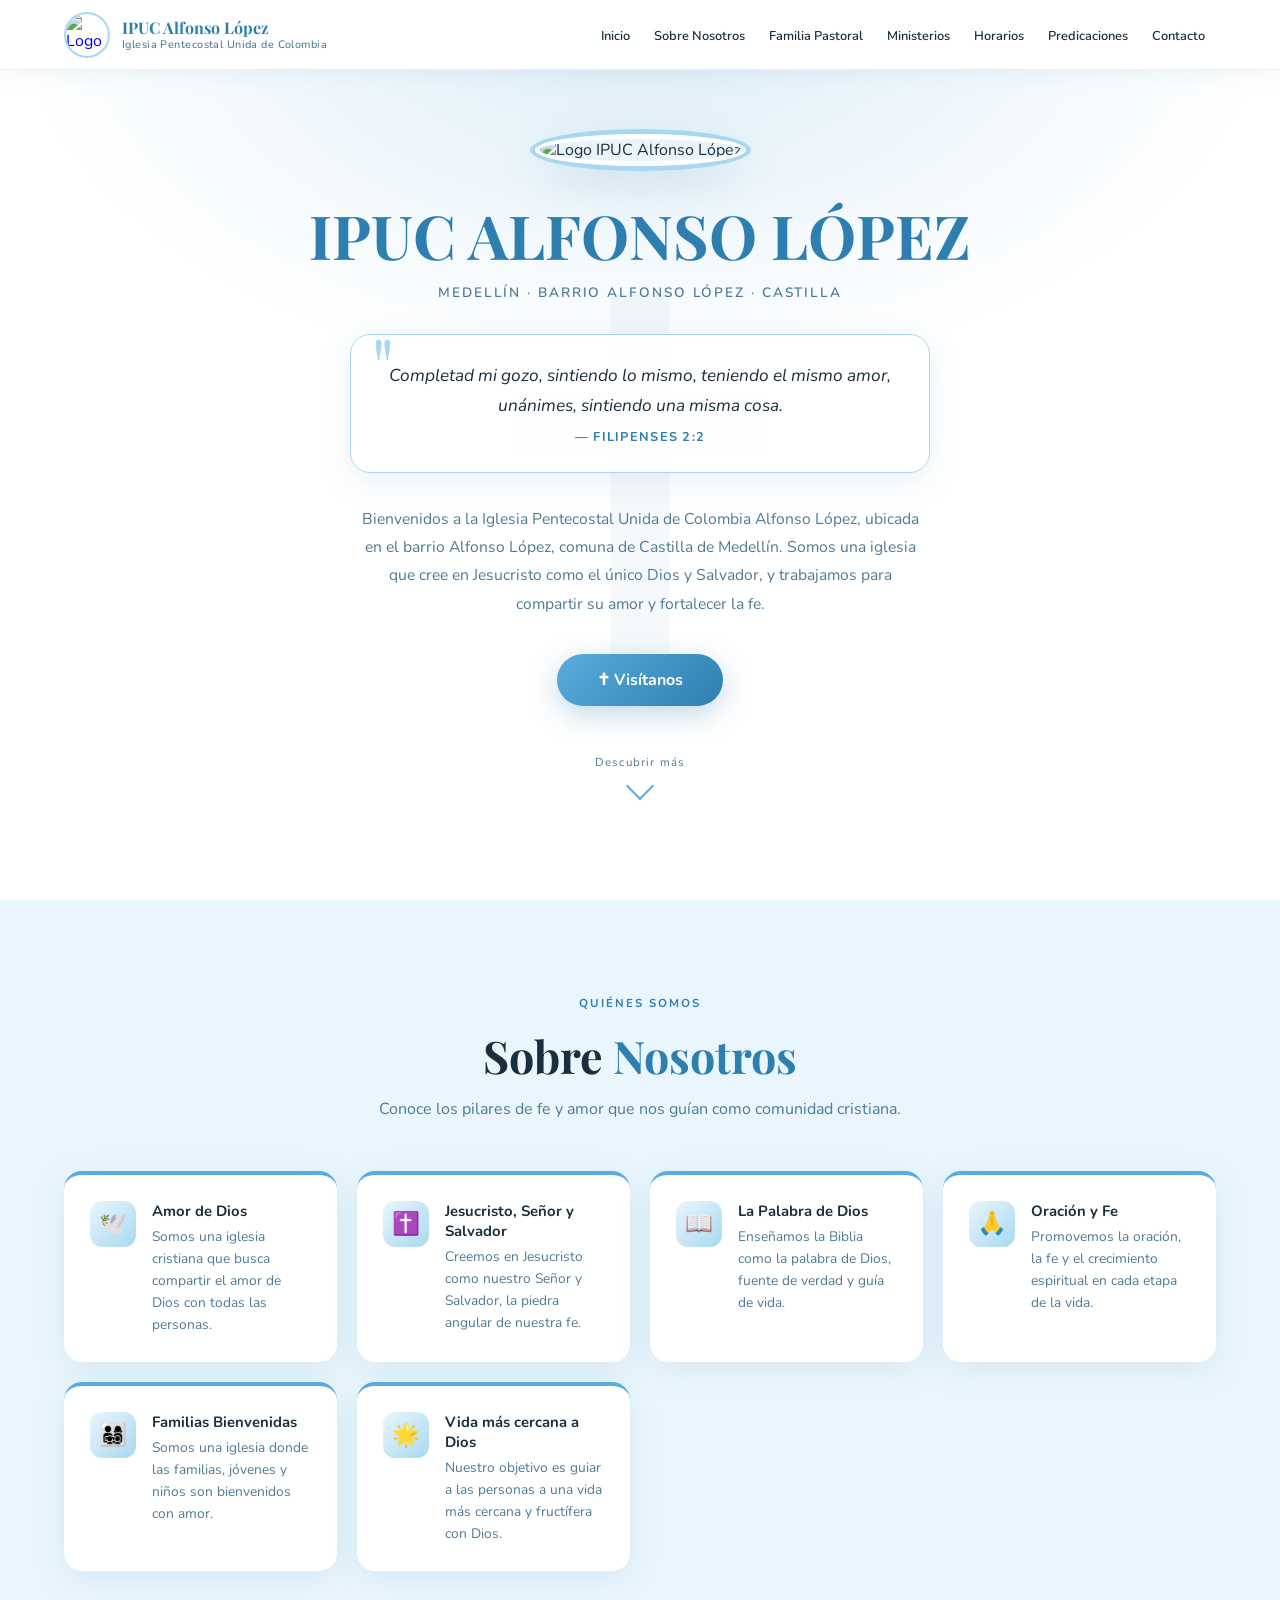
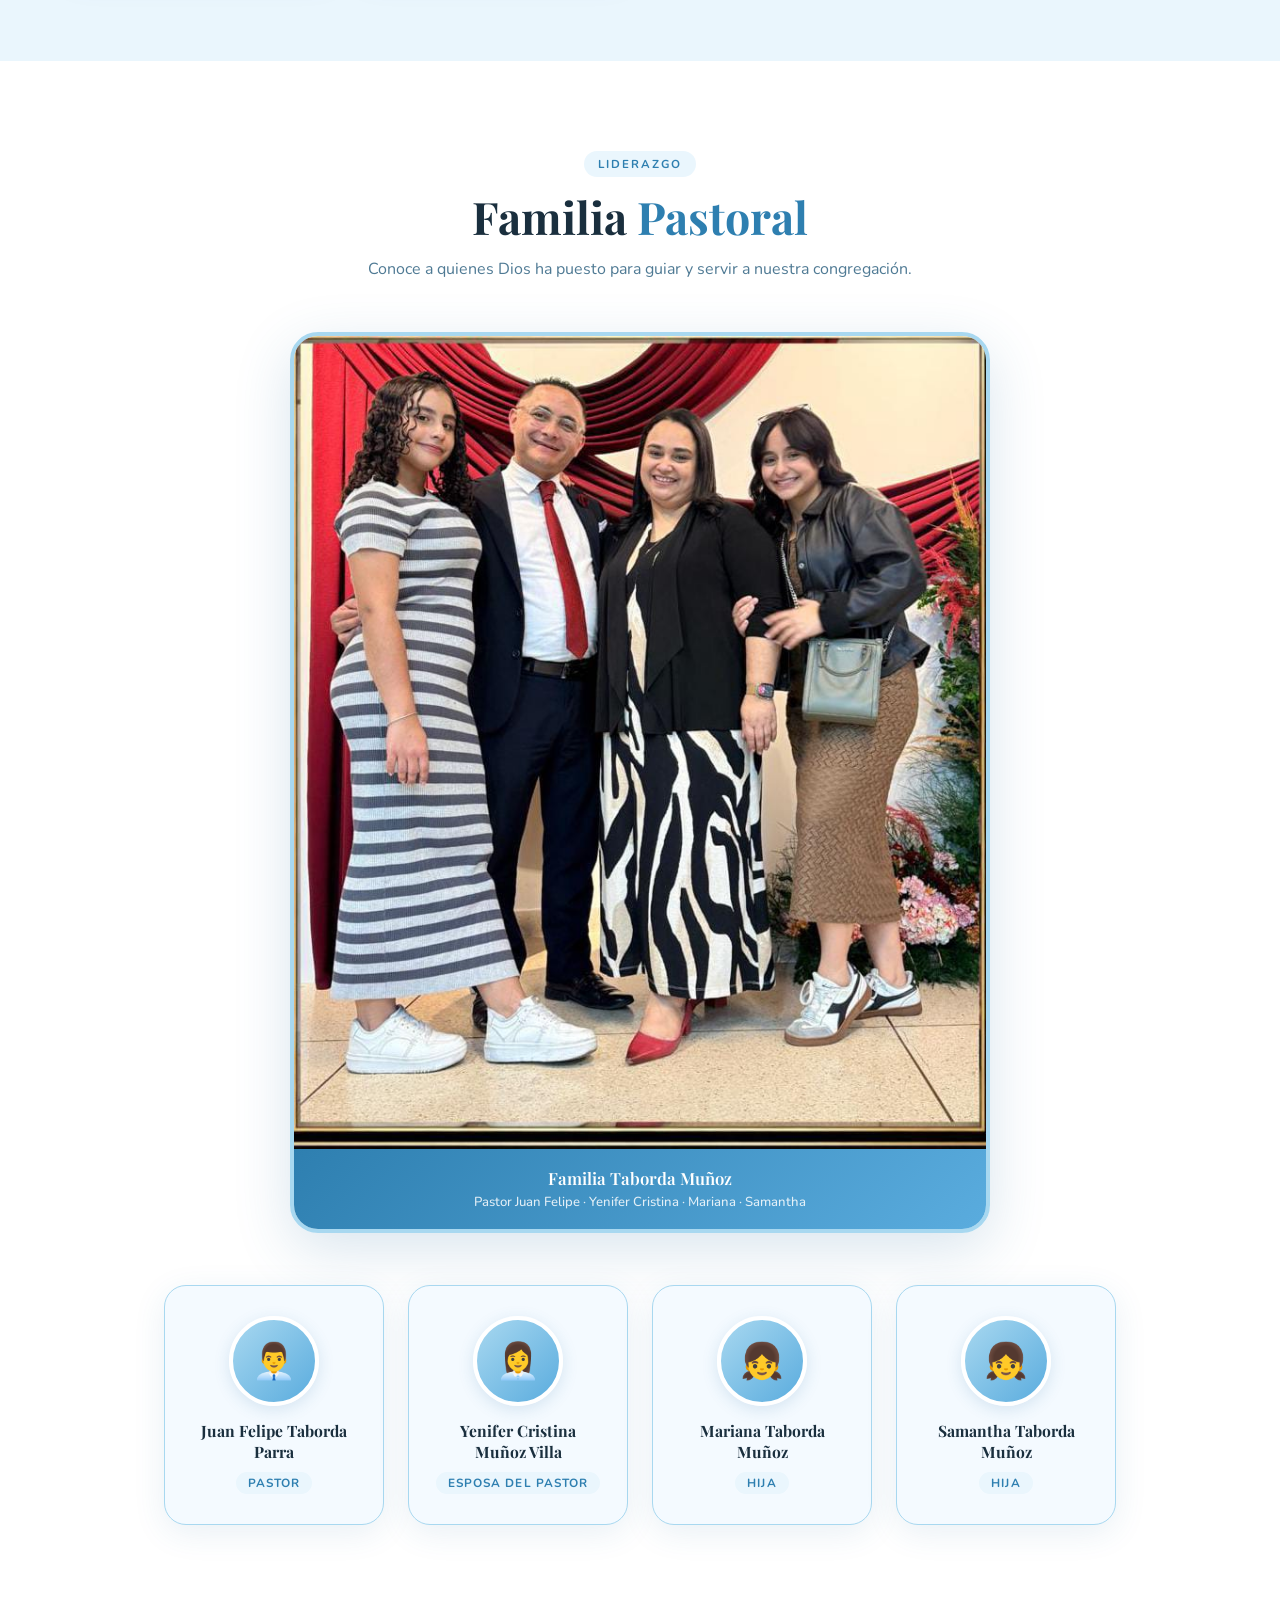
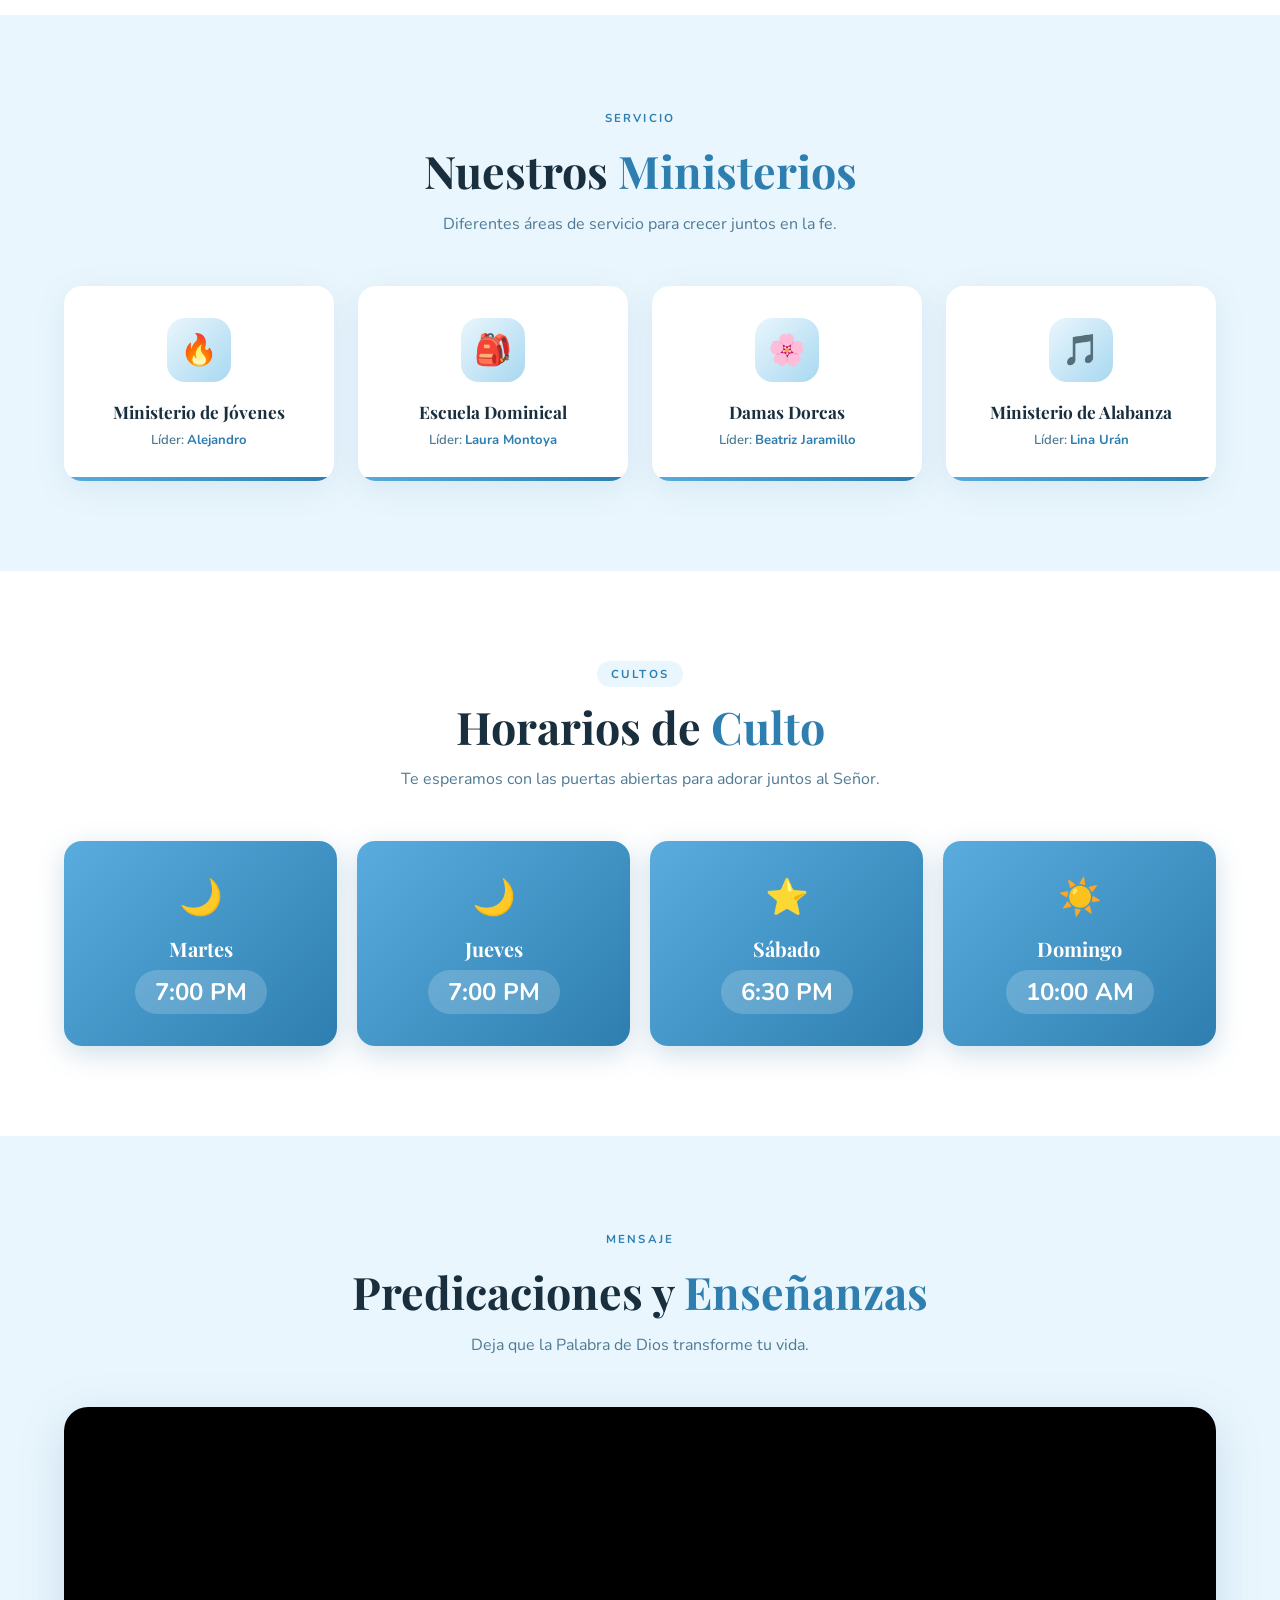
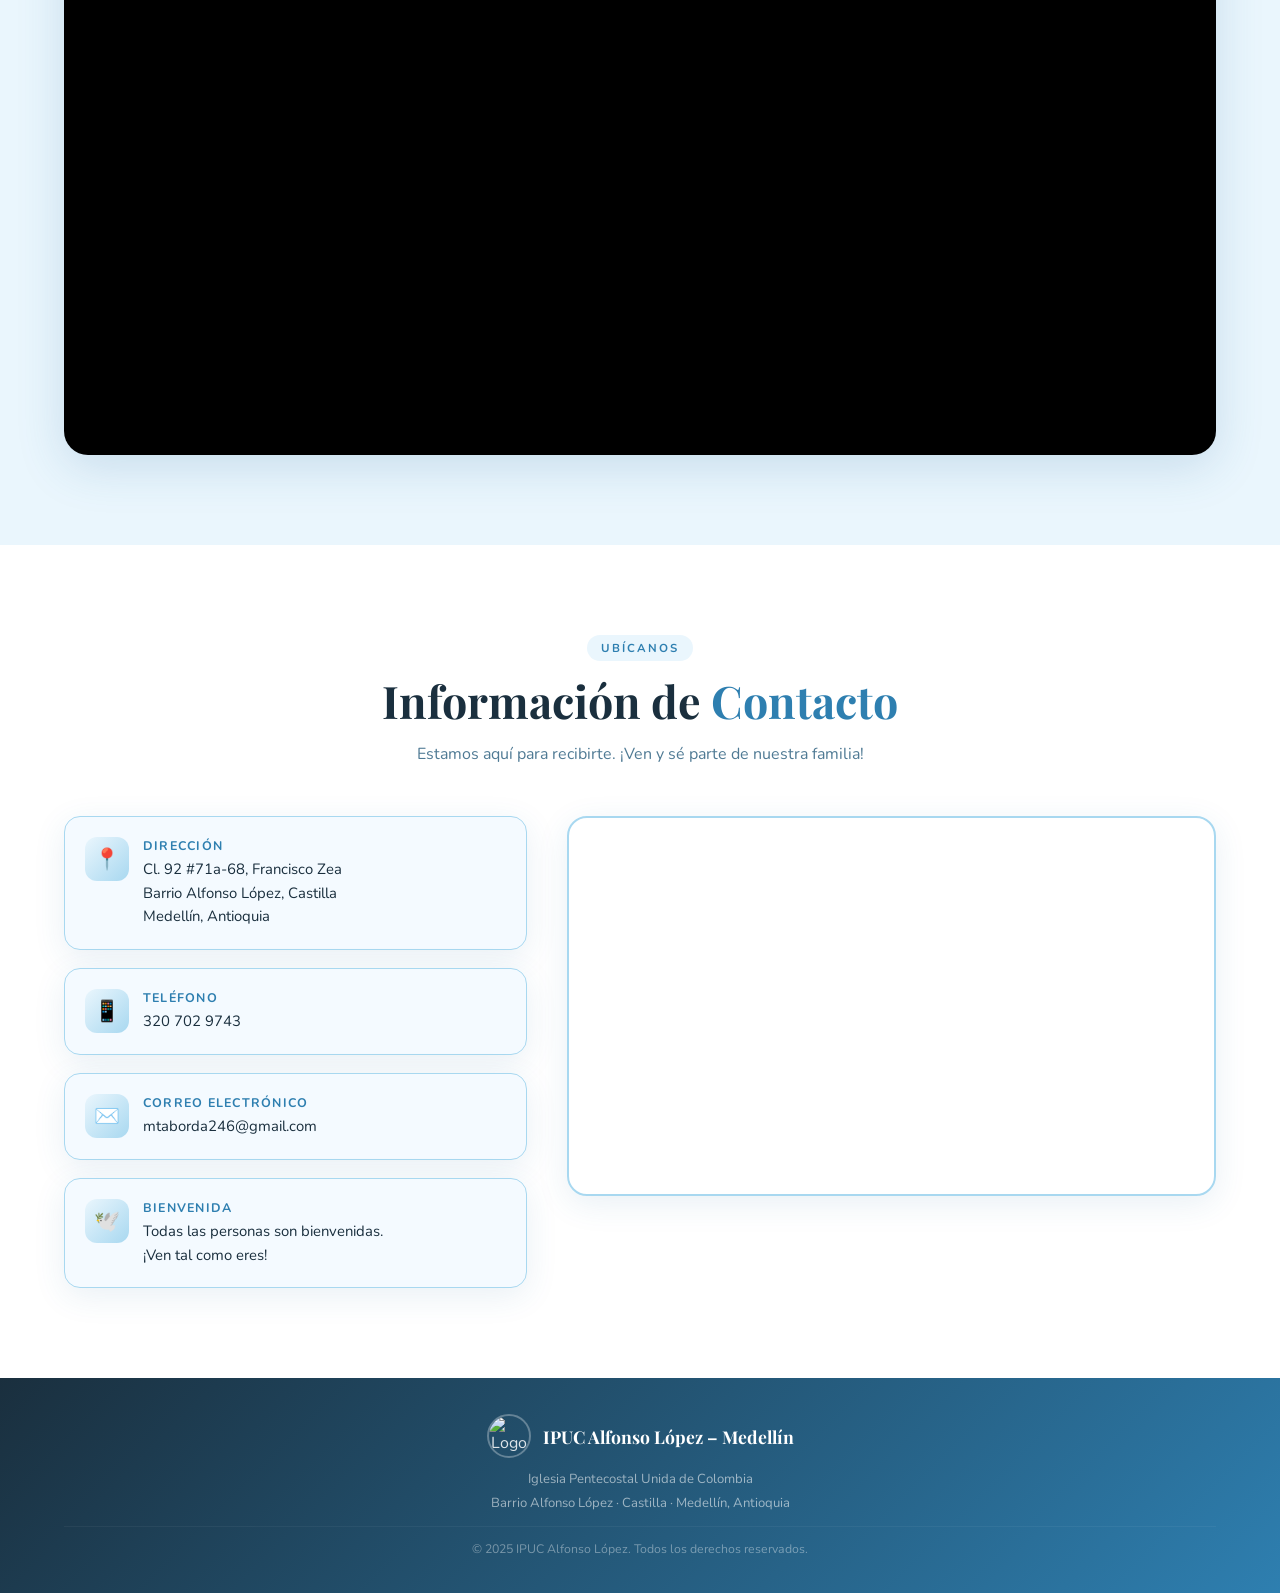
==== index.html @ 61849222 "Rename ipuc_alfonso_lopez.html to index.html" ====
<!DOCTYPE html>
<html lang="es">
<head>
<meta charset="UTF-8" />
<meta name="viewport" content="width=device-width, initial-scale=1.0"/>
<title>IPUC Alfonso López – Medellín</title>
<link href="https://fonts.googleapis.com/css2?family=Playfair+Display:wght@400;600;700&family=Nunito:wght@300;400;500;600;700&display=swap" rel="stylesheet"/>
<link rel="stylesheet" href="estilos.css"/>
</head>
<body>

<!-- NAV -->
<nav id="navbar">
  <a href="#inicio" class="nav-brand">
    <img src="https://encrypted-tbn0.gstatic.com/images?q=tbn:ANd9GcQgCODZSVaur9mIK51cBpcsCoXPXxO-LRDZ3w&s" alt="Logo IPUC"/>
    <div class="nav-brand-text">IPUC Alfonso López<span>Iglesia Pentecostal Unida de Colombia</span></div>
  </a>
  <ul class="nav-links">
    <li><a href="#inicio">Inicio</a></li>
    <li><a href="#sobre-nosotros">Sobre Nosotros</a></li>
    <li><a href="#familia-pastoral">Familia Pastoral</a></li>
    <li><a href="#ministerios">Ministerios</a></li>
    <li><a href="#horarios">Horarios</a></li>
    <li><a href="#predicaciones">Predicaciones</a></li>
    <li><a href="#contacto">Contacto</a></li>
  </ul>
  <div class="hamburger" id="hamburger" onclick="toggleMenu()">
    <span></span><span></span><span></span>
  </div>
</nav>

<div class="mobile-menu" id="mobileMenu">
  <a href="#inicio" onclick="closeMenu()">Inicio</a>
  <a href="#sobre-nosotros" onclick="closeMenu()">Sobre Nosotros</a>
  <a href="#familia-pastoral" onclick="closeMenu()">Familia Pastoral</a>
  <a href="#ministerios" onclick="closeMenu()">Ministerios</a>
  <a href="#horarios" onclick="closeMenu()">Horarios</a>
  <a href="#predicaciones" onclick="closeMenu()">Predicaciones</a>
  <a href="#contacto" onclick="closeMenu()">Contacto</a>
</div>

<!-- HERO -->
<section id="inicio">
  <div class="hero-cross">✝</div>
  <div class="hero-logo-wrap">
    <img src="https://encrypted-tbn0.gstatic.com/images?q=tbn:ANd9GcQgCODZSVaur9mIK51cBpcsCoXPXxO-LRDZ3w&s" alt="Logo IPUC Alfonso López"/>
  </div>
  <div class="hero-church-name">IPUC ALFONSO LÓPEZ</div>
  <div class="hero-sub">Medellín · Barrio Alfonso López · Castilla</div>
  <div class="hero-verse-card">
    <p class="hero-verse-text">Completad mi gozo, sintiendo lo mismo, teniendo el mismo amor, unánimes, sintiendo una misma cosa.</p>
    <p class="hero-verse-ref">— Filipenses 2:2</p>
  </div>
  <p class="hero-welcome">Bienvenidos a la Iglesia Pentecostal Unida de Colombia Alfonso López, ubicada en el barrio Alfonso López, comuna de Castilla de Medellín. Somos una iglesia que cree en Jesucristo como el único Dios y Salvador, y trabajamos para compartir su amor y fortalecer la fe.</p>
  <a href="#contacto" class="btn-primary">✝ Visítanos</a>
  <div class="scroll-indicator">
    <span>Descubrir más</span>
    <div class="scroll-arrow"></div>
  </div>
</section>

<!-- SOBRE NOSOTROS -->
<section id="sobre-nosotros">
  <div style="text-align:center">
    <span class="section-label">Quiénes Somos</span>
    <h2 class="section-title">Sobre <span class="accent">Nosotros</span></h2>
    <p class="section-lead" style="margin:0 auto">Conoce los pilares de fe y amor que nos guían como comunidad cristiana.</p>
  </div>
  <div class="sobre-grid">
    <div class="sobre-card reveal"><div class="sobre-icon">🕊️</div><div class="sobre-card-text"><h3>Amor de Dios</h3><p>Somos una iglesia cristiana que busca compartir el amor de Dios con todas las personas.</p></div></div>
    <div class="sobre-card reveal"><div class="sobre-icon">✝️</div><div class="sobre-card-text"><h3>Jesucristo, Señor y Salvador</h3><p>Creemos en Jesucristo como nuestro Señor y Salvador, la piedra angular de nuestra fe.</p></div></div>
    <div class="sobre-card reveal"><div class="sobre-icon">📖</div><div class="sobre-card-text"><h3>La Palabra de Dios</h3><p>Enseñamos la Biblia como la palabra de Dios, fuente de verdad y guía de vida.</p></div></div>
    <div class="sobre-card reveal"><div class="sobre-icon">🙏</div><div class="sobre-card-text"><h3>Oración y Fe</h3><p>Promovemos la oración, la fe y el crecimiento espiritual en cada etapa de la vida.</p></div></div>
    <div class="sobre-card reveal"><div class="sobre-icon">👨‍👩‍👧‍👦</div><div class="sobre-card-text"><h3>Familias Bienvenidas</h3><p>Somos una iglesia donde las familias, jóvenes y niños son bienvenidos con amor.</p></div></div>
    <div class="sobre-card reveal"><div class="sobre-icon">🌟</div><div class="sobre-card-text"><h3>Vida más cercana a Dios</h3><p>Nuestro objetivo es guiar a las personas a una vida más cercana y fructífera con Dios.</p></div></div>
  </div>
</section>

<!-- FAMILIA PASTORAL -->
<section id="familia-pastoral">
  <div class="pastoral-intro">
    <span class="section-label">Liderazgo</span>
    <h2 class="section-title">Familia <span class="accent">Pastoral</span></h2>
    <p class="section-lead" style="margin:0 auto">Conoce a quienes Dios ha puesto para guiar y servir a nuestra congregación.</p>
  </div>

  <div class="familia-foto-wrap reveal">
    <img src="[data-uri]" alt="Familia Pastoral - Pastor Juan Felipe Taborda y familia"/>
    <div class="familia-foto-caption">
      Familia Taborda Muñoz
      <p>Pastor Juan Felipe · Yenifer Cristina  · Mariana · Samantha</p>
    </div>
  </div>

  <div class="pastoral-cards">
    <div class="pastoral-card reveal">
      <div class="pastoral-avatar">👨‍💼</div>
      <h3>Juan Felipe Taborda Parra</h3>
      <span class="role">Pastor</span>
    </div>
    <div class="pastoral-card reveal">
      <div class="pastoral-avatar">👩‍💼</div>
      <h3>Yenifer Cristina Muñoz Villa</h3>
      <span class="role">Esposa del Pastor</span>
    </div>
    
    <div class="pastoral-card reveal">
      <div class="pastoral-avatar">👧</div>
      <h3>Mariana Taborda Muñoz</h3>
      <span class="role">Hija</span>
    </div>
    <div class="pastoral-card reveal">
      <div class="pastoral-avatar">👧</div>
      <h3>Samantha Taborda Muñoz</h3>
      <span class="role">Hija</span>
    </div>
  </div>
</section>

<!-- MINISTERIOS -->
<section id="ministerios">
  <div style="text-align:center">
    <span class="section-label">Servicio</span>
    <h2 class="section-title">Nuestros <span class="accent">Ministerios</span></h2>
    <p class="section-lead" style="margin:0 auto">Diferentes áreas de servicio para crecer juntos en la fe.</p>
  </div>
  <div class="ministerios-grid">
    <div class="ministerio-card reveal"><div class="ministerio-icon">🔥</div><h3>Ministerio de Jóvenes</h3><p class="ministerio-lider">Líder: <strong>Alejandro</strong></p></div>
    <div class="ministerio-card reveal"><div class="ministerio-icon">🎒</div><h3>Escuela Dominical</h3><p class="ministerio-lider">Líder: <strong>Laura Montoya</strong></p></div>
    <div class="ministerio-card reveal"><div class="ministerio-icon">🌸</div><h3>Damas Dorcas</h3><p class="ministerio-lider">Líder: <strong>Beatriz Jaramillo</strong></p></div>
    <div class="ministerio-card reveal"><div class="ministerio-icon">🎵</div><h3>Ministerio de Alabanza</h3><p class="ministerio-lider">Líder: <strong>Lina Urán</strong></p></div>
  </div>
</section>

<!-- HORARIOS -->
<section id="horarios">
  <div style="text-align:center">
    <span class="section-label">Cultos</span>
    <h2 class="section-title">Horarios de <span class="accent">Culto</span></h2>
    <p class="section-lead" style="margin:0 auto">Te esperamos con las puertas abiertas para adorar juntos al Señor.</p>
  </div>
  <div class="horarios-grid">
    <div class="horario-card reveal"><div class="horario-icon">🌙</div><div class="horario-day">Martes</div><div class="horario-time">7:00 PM</div></div>
    <div class="horario-card reveal"><div class="horario-icon">🌙</div><div class="horario-day">Jueves</div><div class="horario-time">7:00 PM</div></div>
    <div class="horario-card reveal"><div class="horario-icon">⭐</div><div class="horario-day">Sábado</div><div class="horario-time">6:30 PM</div></div>
    <div class="horario-card reveal"><div class="horario-icon">☀️</div><div class="horario-day">Domingo</div><div class="horario-time">10:00 AM</div></div>
  </div>
</section>

<!-- PREDICACIONES -->
<section id="predicaciones">
  <div style="text-align:center">
    <span class="section-label">Mensaje</span>
    <h2 class="section-title">Predicaciones y <span class="accent">Enseñanzas</span></h2>
    <p class="section-lead" style="margin:0 auto">Deja que la Palabra de Dios transforme tu vida.</p>
  </div>
  <div class="video-wrapper reveal">
    <iframe src="https://www.youtube.com/embed/uBcDRnXgJDQ" title="Predicación IPUC Alfonso López" allow="accelerometer; autoplay; clipboard-write; encrypted-media; gyroscope; picture-in-picture" allowfullscreen></iframe>
  </div>
</section>

<!-- CONTACTO -->
<section id="contacto">
  <div style="text-align:center">
    <span class="section-label">Ubícanos</span>
    <h2 class="section-title">Información de <span class="accent">Contacto</span></h2>
    <p class="section-lead" style="margin:0 auto">Estamos aquí para recibirte. ¡Ven y sé parte de nuestra familia!</p>
  </div>
  <div class="contacto-grid">
    <div class="contacto-info">
      <div class="contacto-item reveal"><div class="contacto-item-icon">📍</div><div class="contacto-item-text"><h4>Dirección</h4><p>Cl. 92 #71a-68, Francisco Zea<br>Barrio Alfonso López, Castilla<br>Medellín, Antioquia</p></div></div>
      <div class="contacto-item reveal"><div class="contacto-item-icon">📱</div><div class="contacto-item-text"><h4>Teléfono</h4><a href="tel:+573207029743">320 702 9743</a></div></div>
      <div class="contacto-item reveal"><div class="contacto-item-icon">✉️</div><div class="contacto-item-text"><h4>Correo Electrónico</h4><a href="mailto:mtaborda246@gmail.com">mtaborda246@gmail.com</a></div></div>
      <div class="contacto-item reveal"><div class="contacto-item-icon">🕊️</div><div class="contacto-item-text"><h4>Bienvenida</h4><p>Todas las personas son bienvenidas.<br>¡Ven tal como eres!</p></div></div>
    </div>
    <div class="map-container reveal">
      <iframe src="https://www.google.com/maps/embed?pb=!1m18!1m12!1m3!1d3966.3!2d-75.594!3d6.278!2m3!1f0!2f0!3f0!3m2!1i1024!2i768!4f13.1!3m3!1m2!1s0x0%3A0x0!2sCl.+92+%2371a-68%2C+Medell%C3%ADn!5e0!3m2!1ses!2sco!4v1700000000000!5m2!1ses!2sco" allowfullscreen loading="lazy" referrerpolicy="no-referrer-when-downgrade" title="Ubicación IPUC Alfonso López"></iframe>
    </div>
  </div>
</section>

<!-- FOOTER -->
<footer>
  <div class="footer-logo-row">
    <img src="https://encrypted-tbn0.gstatic.com/images?q=tbn:ANd9GcQgCODZSVaur9mIK51cBpcsCoXPXxO-LRDZ3w&s" alt="Logo IPUC"/>
    <div><div class="footer-church">IPUC Alfonso López – Medellín</div></div>
  </div>
  <p class="footer-sub">Iglesia Pentecostal Unida de Colombia</p>
  <p class="footer-sub">Barrio Alfonso López · Castilla · Medellín, Antioquia</p>
  <p class="footer-copy">© 2025 IPUC Alfonso López. Todos los derechos reservados.</p>
</footer>

<script>
  function toggleMenu(){ document.getElementById('mobileMenu').classList.toggle('open'); }
  function closeMenu(){ document.getElementById('mobileMenu').classList.remove('open'); }
  const observer = new IntersectionObserver((entries)=>{ entries.forEach(e=>{ if(e.isIntersecting) e.target.classList.add('visible'); }); },{ threshold:0.12 });
  document.querySelectorAll('.reveal').forEach(el=>observer.observe(el));
  window.addEventListener('scroll',()=>{
    const nav=document.getElementById('navbar');
    nav.style.boxShadow = window.scrollY>10 ? '0 4px 32px rgba(42,110,160,0.14)' : '0 2px 24px rgba(42,110,160,0.08)';
  });
  document.querySelectorAll('.sobre-grid .reveal, .ministerios-grid .reveal, .horarios-grid .reveal').forEach((el,i)=>{ el.style.transitionDelay=(i*0.09)+'s'; });
</script>
</body>
</html>
---- estilos.css ----
:root {
    --sky: #5AACDE;
    --sky-light: #A8D8F0;
    --sky-pale: #EAF6FD;
    --sky-dark: #2E7FB0;
    --white: #FFFFFF;
    --soft: #F4FAFF;
    --text: #1A2F3E;
    --text-muted: #4F7A94;
    --radius: 18px;
    --shadow: 0 8px 32px rgba(42,110,160,0.10);
    --shadow-hover: 0 16px 48px rgba(42,110,160,0.18);
  }
  * { margin:0; padding:0; box-sizing:border-box; }
  html { scroll-behavior: smooth; }
  body { font-family: 'Nunito', sans-serif; background: var(--white); color: var(--text); overflow-x: hidden; }

  /* NAV */
  nav {
    position: fixed; top:0; left:0; right:0; z-index:1000;
    background: rgba(255,255,255,0.97);
    backdrop-filter: blur(14px);
    border-bottom: 1px solid rgba(90,172,222,0.18);
    padding: 0 5%;
    display: flex; align-items: center; justify-content: space-between;
    height: 70px;
    box-shadow: 0 2px 24px rgba(42,110,160,0.08);
  }
  .nav-brand { display:flex; align-items:center; gap:12px; text-decoration:none; }
  .nav-brand img { width:46px; height:46px; border-radius:50%; border:2px solid var(--sky-light); object-fit:cover; }
  .nav-brand-text { font-family:'Playfair Display',serif; font-size:1rem; font-weight:700; color:var(--sky-dark); line-height:1.2; }
  .nav-brand-text span { display:block; font-size:0.68rem; font-family:'Nunito',sans-serif; font-weight:500; color:var(--text-muted); letter-spacing:0.04em; }
  .nav-links { display:flex; gap:2px; list-style:none; }
  .nav-links a { text-decoration:none; color:var(--text); font-size:0.8rem; font-weight:600; padding:7px 11px; border-radius:50px; transition:background 0.2s,color 0.2s; }
  .nav-links a:hover { background:var(--sky-pale); color:var(--sky-dark); }
  .hamburger { display:none; flex-direction:column; gap:5px; cursor:pointer; padding:8px; }
  .hamburger span { width:24px; height:2.5px; background:var(--sky-dark); border-radius:2px; transition:0.3s; }
  .mobile-menu { display:none; position:fixed; top:70px; left:0; right:0; z-index:999; background:rgba(255,255,255,0.98); padding:16px 5%; border-bottom:1px solid var(--sky-light); box-shadow:0 8px 24px rgba(42,110,160,0.10); }
  .mobile-menu.open { display:block; }
  .mobile-menu a { display:block; text-decoration:none; color:var(--text); font-weight:600; padding:11px 16px; border-radius:12px; transition:background 0.2s; margin-bottom:3px; }
  .mobile-menu a:hover { background:var(--sky-pale); color:var(--sky-dark); }

  /* SECTIONS */
  section { padding: 90px 5%; }
  .section-label { display:inline-block; font-size:0.72rem; font-weight:700; letter-spacing:0.18em; text-transform:uppercase; color:var(--sky-dark); background:var(--sky-pale); padding:5px 14px; border-radius:50px; margin-bottom:14px; }
  .section-title { font-family:'Playfair Display',serif; font-size:clamp(1.8rem,4vw,2.8rem); font-weight:700; color:var(--text); line-height:1.15; margin-bottom:14px; }
  .section-title .accent { color:var(--sky-dark); }
  .section-lead { font-size:1rem; color:var(--text-muted); max-width:580px; line-height:1.7; }

  /* HERO */
  #inicio { min-height:100vh; display:flex; align-items:center; justify-content:center; flex-direction:column; text-align:center; padding-top:120px;
    background: radial-gradient(ellipse 70% 60% at 50% 0%, rgba(90,172,222,0.22) 0%, transparent 70%), var(--white);
    position:relative; overflow:hidden; }
  .hero-cross { position:absolute; opacity:0.04; font-size:min(60vw,500px); color:var(--sky-dark); pointer-events:none; top:50%; left:50%; transform:translate(-50%,-50%); font-family:'Playfair Display',serif; }
  .hero-logo-wrap { position:relative; display:inline-block; margin-bottom:28px; animation:floatLogo 4s ease-in-out infinite; }
  @keyframes floatLogo { 0%,100%{transform:translateY(0)} 50%{transform:translateY(-8px)} }
  .hero-logo-wrap img { width:130px; height:130px; border-radius:50%; border:5px solid var(--white); box-shadow:0 0 0 5px var(--sky-light),0 16px 48px rgba(42,110,160,0.18); object-fit:cover; }
  .hero-church-name { font-family:'Playfair Display',serif; font-size:clamp(2rem,6vw,3.8rem); font-weight:700; color:var(--sky-dark); margin-bottom:8px; animation:fadeUp 0.8s 0.2s both; }
  .hero-sub { font-size:0.85rem; letter-spacing:0.14em; color:var(--text-muted); font-weight:600; text-transform:uppercase; margin-bottom:32px; animation:fadeUp 0.8s 0.35s both; }
  .hero-verse-card { max-width:580px; margin:0 auto 32px; background:rgba(255,255,255,0.85); border:1.5px solid var(--sky-light); border-radius:20px; padding:26px 30px; box-shadow:var(--shadow); animation:fadeUp 0.8s 0.5s both; position:relative; }
  .hero-verse-card::before { content:'"'; font-family:'Playfair Display',serif; font-size:5rem; color:var(--sky-light); position:absolute; top:-10px; left:20px; line-height:1; }
  .hero-verse-text { font-size:1.08rem; font-style:italic; color:var(--text); line-height:1.7; margin-bottom:8px; }
  .hero-verse-ref { font-size:0.8rem; font-weight:700; color:var(--sky-dark); letter-spacing:0.1em; text-transform:uppercase; }
  .hero-welcome { max-width:560px; font-size:0.98rem; color:var(--text-muted); line-height:1.8; margin:0 auto 36px; animation:fadeUp 0.8s 0.65s both; }
  .btn-primary { display:inline-block; background:linear-gradient(135deg,var(--sky),var(--sky-dark)); color:#fff; text-decoration:none; font-weight:700; font-size:1rem; padding:15px 40px; border-radius:50px; box-shadow:0 8px 28px rgba(42,110,160,0.28); transition:transform 0.2s,box-shadow 0.2s; animation:fadeUp 0.8s 0.8s both; }
  .btn-primary:hover { transform:translateY(-3px); box-shadow:0 14px 40px rgba(42,110,160,0.38); }
  @keyframes fadeUp { from{opacity:0;transform:translateY(28px)} to{opacity:1;transform:translateY(0)} }
  .scroll-indicator { margin-top:48px; display:flex; flex-direction:column; align-items:center; gap:6px; opacity:0.5; animation:fadeUp 1s 1.2s both; }
  .scroll-indicator span { font-size:0.72rem; letter-spacing:0.1em; color:var(--text-muted); }
  .scroll-arrow { width:20px; height:20px; border-right:2px solid var(--sky); border-bottom:2px solid var(--sky); transform:rotate(45deg); animation:bounce 1.6s infinite; }
  @keyframes bounce { 0%,100%{transform:rotate(45deg) translateY(0)} 50%{transform:rotate(45deg) translateY(5px)} }

  /* SOBRE NOSOTROS */
  #sobre-nosotros { background:var(--sky-pale); }
  .sobre-grid { display:grid; grid-template-columns:repeat(auto-fit,minmax(270px,1fr)); gap:20px; margin-top:48px; }
  .sobre-card { background:var(--white); border-radius:var(--radius); padding:26px; box-shadow:var(--shadow); border-top:4px solid var(--sky); transition:transform 0.25s,box-shadow 0.25s; display:flex; gap:16px; align-items:flex-start; }
  .sobre-card:hover { transform:translateY(-6px); box-shadow:var(--shadow-hover); }
  .sobre-icon { width:46px; height:46px; min-width:46px; background:linear-gradient(135deg,var(--sky-pale),var(--sky-light)); border-radius:12px; display:flex; align-items:center; justify-content:center; font-size:1.4rem; }
  .sobre-card-text h3 { font-size:0.93rem; font-weight:700; color:var(--text); margin-bottom:5px; }
  .sobre-card-text p { font-size:0.86rem; color:var(--text-muted); line-height:1.6; }

  /* FAMILIA PASTORAL */
  #familia-pastoral { background:var(--white); }
  .pastoral-intro { text-align:center; margin-bottom:48px; }

  /* Foto grupal */
  .familia-foto-wrap {
    max-width: 700px;
    margin: 0 auto 52px;
    border-radius: 28px;
    overflow: hidden;
    box-shadow: 0 16px 56px rgba(42,110,160,0.18);
    border: 4px solid var(--sky-light);
    position: relative;
  }
  .familia-foto-wrap img {
    width: 100%;
    height: auto;
    display: block;
    object-fit: cover;
  }
  .familia-foto-caption {
    background: linear-gradient(135deg, var(--sky-dark), var(--sky));
    color: #fff;
    text-align: center;
    padding: 18px 24px;
    font-family: 'Playfair Display', serif;
    font-size: 1.05rem;
    font-weight: 600;
  }
  .familia-foto-caption p {
    font-family: 'Nunito', sans-serif;
    font-size: 0.82rem;
    opacity: 0.85;
    margin-top: 4px;
    font-weight: 500;
  }

  /* Tarjetas individuales */
  .pastoral-cards { display:flex; flex-wrap:wrap; gap:24px; justify-content:center; }
  .pastoral-card { background:var(--soft); border-radius:22px; padding:30px 24px; text-align:center; box-shadow:var(--shadow); border:1px solid var(--sky-light); min-width:180px; max-width:220px; transition:transform 0.25s,box-shadow 0.25s; }
  .pastoral-card:hover { transform:translateY(-6px); box-shadow:var(--shadow-hover); }
  .pastoral-avatar { width:90px; height:90px; border-radius:50%; background:linear-gradient(135deg,var(--sky-light),var(--sky)); display:flex; align-items:center; justify-content:center; font-size:2.2rem; margin:0 auto 14px; border:4px solid var(--white); box-shadow:0 4px 16px rgba(42,110,160,0.15); }
  .pastoral-card h3 { font-family:'Playfair Display',serif; font-size:0.98rem; font-weight:700; color:var(--text); margin-bottom:4px; }
  .role { font-size:0.74rem; font-weight:700; color:var(--sky-dark); text-transform:uppercase; letter-spacing:0.09em; background:var(--sky-pale); display:inline-block; padding:3px 12px; border-radius:50px; margin-top:6px; }

  /* MINISTERIOS */
  #ministerios { background:var(--sky-pale); }
  .ministerios-grid { display:grid; grid-template-columns:repeat(auto-fit,minmax(220px,1fr)); gap:24px; margin-top:48px; }
  .ministerio-card { background:var(--white); border-radius:var(--radius); padding:32px 24px; text-align:center; box-shadow:var(--shadow); transition:transform 0.25s,box-shadow 0.25s; position:relative; overflow:hidden; }
  .ministerio-card::after { content:''; position:absolute; bottom:0; left:0; right:0; height:4px; background:linear-gradient(90deg,var(--sky),var(--sky-dark)); }
  .ministerio-card:hover { transform:translateY(-6px); box-shadow:var(--shadow-hover); }
  .ministerio-icon { width:64px; height:64px; background:linear-gradient(135deg,var(--sky-pale),var(--sky-light)); border-radius:18px; margin:0 auto 18px; display:flex; align-items:center; justify-content:center; font-size:1.9rem; }
  .ministerio-card h3 { font-family:'Playfair Display',serif; font-size:1.08rem; font-weight:700; color:var(--text); margin-bottom:8px; }
  .ministerio-lider { font-size:0.82rem; color:var(--text-muted); font-weight:600; }
  .ministerio-lider strong { color:var(--sky-dark); }

  /* HORARIOS */
  #horarios { background:var(--white); }
  .horarios-grid { display:grid; grid-template-columns:repeat(auto-fit,minmax(200px,1fr)); gap:20px; margin-top:48px; }
  .horario-card { background:linear-gradient(135deg,var(--sky),var(--sky-dark)); color:#fff; border-radius:var(--radius); padding:32px 20px; text-align:center; box-shadow:0 8px 28px rgba(42,110,160,0.22); transition:transform 0.25s,box-shadow 0.25s; }
  .horario-card:hover { transform:translateY(-6px); box-shadow:0 16px 44px rgba(42,110,160,0.32); }
  .horario-icon { font-size:2.2rem; margin-bottom:14px; }
  .horario-day { font-family:'Playfair Display',serif; font-size:1.25rem; font-weight:700; margin-bottom:8px; }
  .horario-time { font-size:1.5rem; font-weight:700; background:rgba(255,255,255,0.18); display:inline-block; padding:6px 20px; border-radius:50px; }

  /* PREDICACIONES */
  #predicaciones { background:var(--sky-pale); }
  .video-wrapper { margin-top:48px; border-radius:24px; overflow:hidden; box-shadow:0 12px 48px rgba(42,110,160,0.18); position:relative; padding-bottom:56.25%; height:0; background:#000; }
  .video-wrapper iframe { position:absolute; top:0; left:0; width:100%; height:100%; border:none; }

  /* CONTACTO */
  #contacto { background:var(--white); }
  .contacto-grid { display:grid; grid-template-columns:1fr 1.4fr; gap:40px; margin-top:48px; align-items:start; }
  .contacto-info { display:flex; flex-direction:column; gap:18px; }
  .contacto-item { background:var(--soft); border-radius:16px; padding:20px; display:flex; gap:14px; align-items:flex-start; border:1px solid var(--sky-light); box-shadow:var(--shadow); transition:transform 0.22s; }
  .contacto-item:hover { transform:translateX(4px); }
  .contacto-item-icon { width:44px; height:44px; min-width:44px; background:linear-gradient(135deg,var(--sky-pale),var(--sky-light)); border-radius:12px; display:flex; align-items:center; justify-content:center; font-size:1.3rem; }
  .contacto-item-text h4 { font-size:0.78rem; font-weight:700; color:var(--sky-dark); text-transform:uppercase; letter-spacing:0.1em; margin-bottom:4px; }
  .contacto-item-text p, .contacto-item-text a { font-size:0.93rem; color:var(--text); text-decoration:none; line-height:1.6; }
  .contacto-item-text a:hover { color:var(--sky-dark); }
  .map-container { border-radius:20px; overflow:hidden; box-shadow:var(--shadow); border:2px solid var(--sky-light); height:380px; }
  .map-container iframe { width:100%; height:100%; border:none; }

  /* FOOTER */
  footer { background:linear-gradient(135deg,#1A2F3E,var(--sky-dark)); color:rgba(255,255,255,0.85); text-align:center; padding:36px 5%; }
  .footer-logo-row { display:flex; align-items:center; justify-content:center; gap:12px; margin-bottom:12px; }
  .footer-logo-row img { width:44px; height:44px; border-radius:50%; border:2px solid rgba(255,255,255,0.3); object-fit:cover; }
  .footer-church { font-family:'Playfair Display',serif; font-size:1.1rem; font-weight:700; color:#fff; }
  .footer-sub { font-size:0.82rem; opacity:0.65; margin-bottom:6px; }
  .footer-copy { font-size:0.77rem; opacity:0.45; border-top:1px solid rgba(255,255,255,0.1); padding-top:14px; margin-top:14px; }

  /* REVEAL */
  .reveal { opacity:0; transform:translateY(32px); transition:opacity 0.7s ease,transform 0.7s ease; }
  .reveal.visible { opacity:1; transform:translateY(0); }

  @media(max-width:900px){
    .contacto-grid { grid-template-columns:1fr; }
    .nav-links { display:none; }
    .hamburger { display:flex; }
  }
  @media(max-width:600px){
    section { padding:70px 5%; }
    .section-title { font-size:1.7rem; }
    .familia-foto-caption { font-size:0.92rem; }
  }
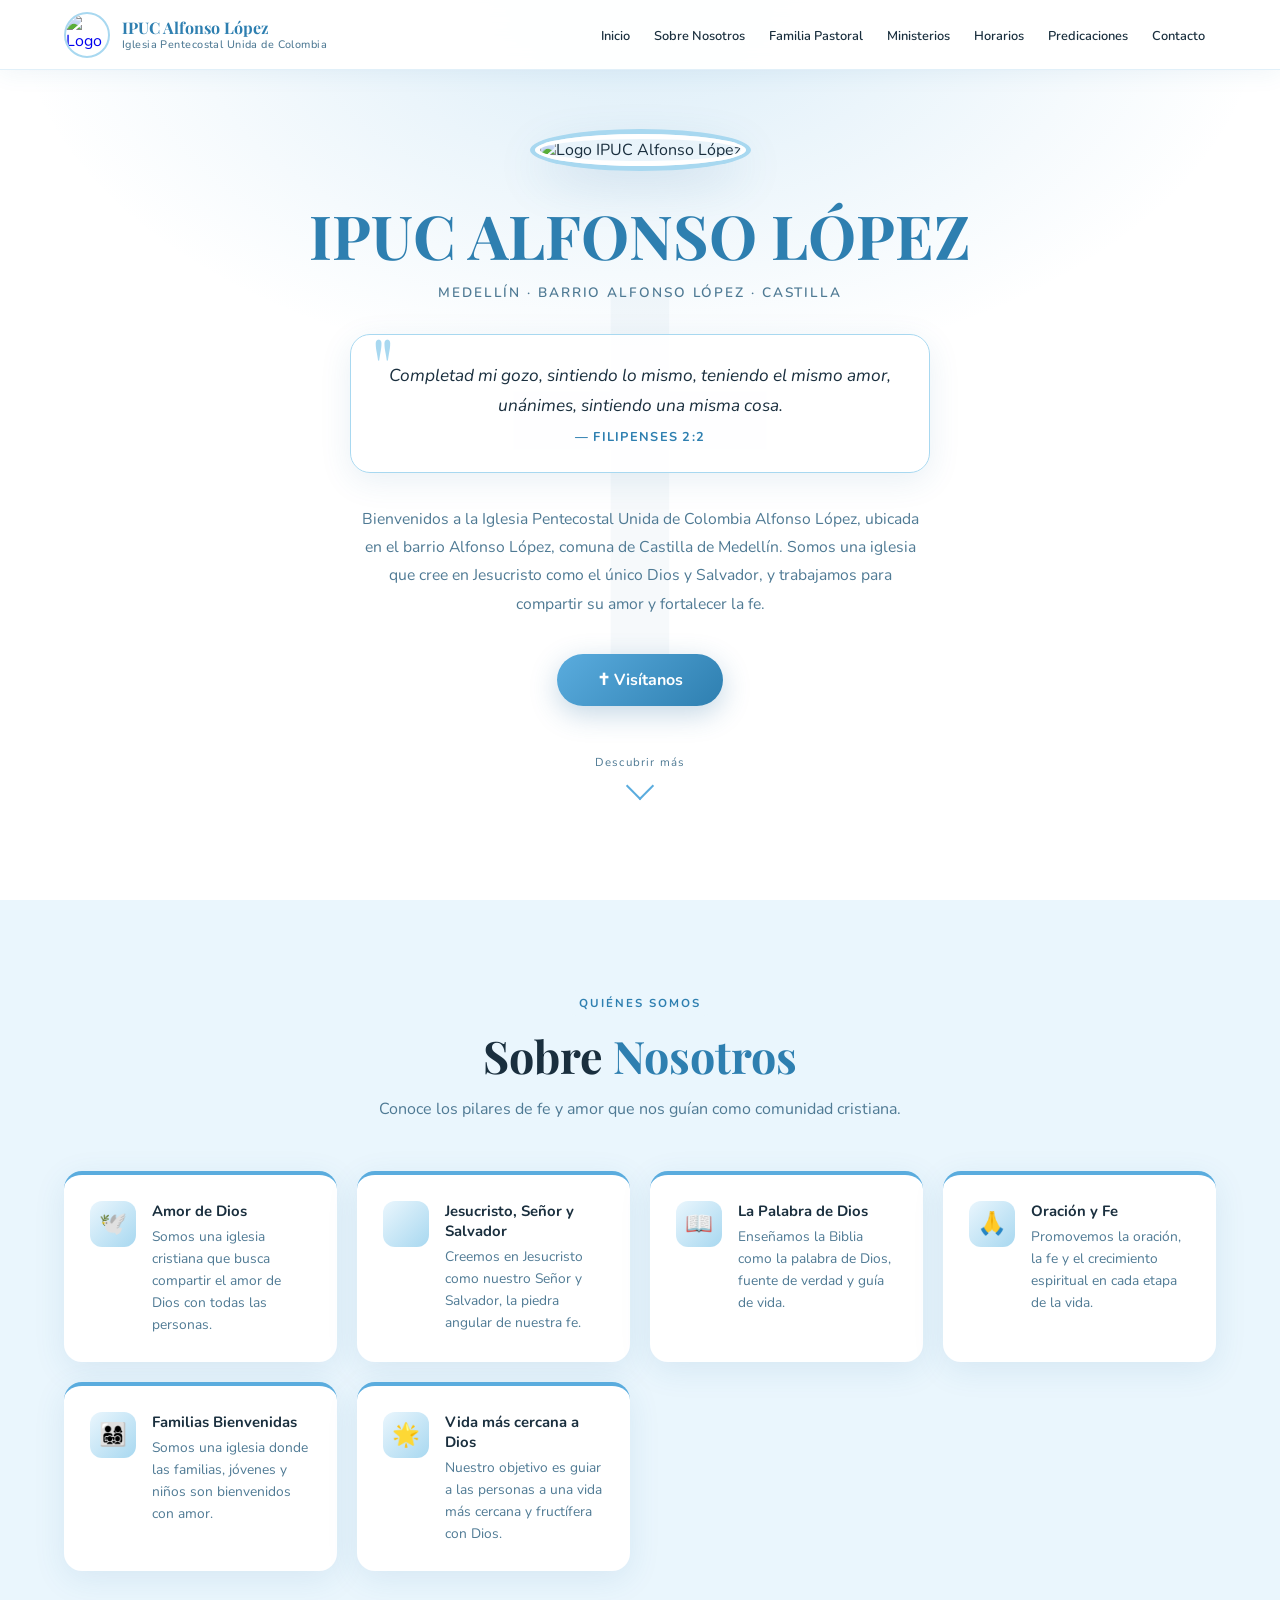
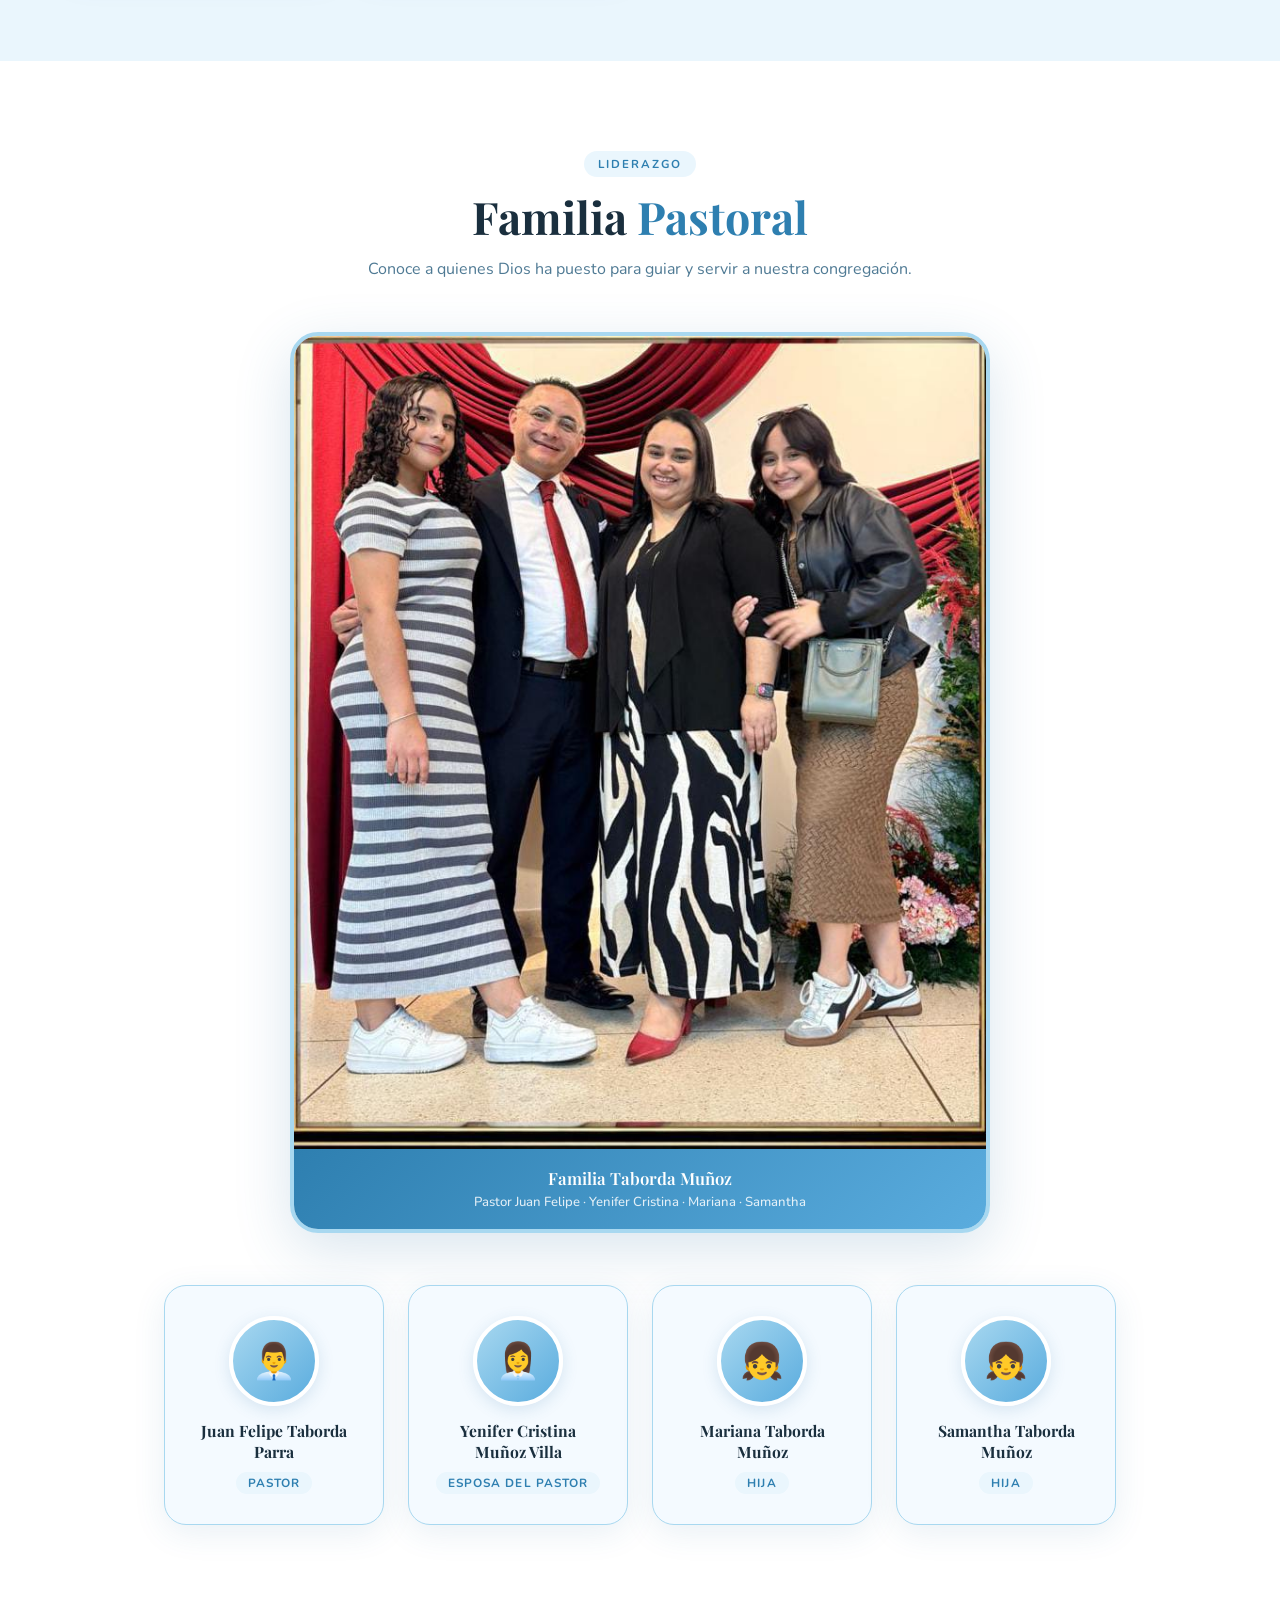
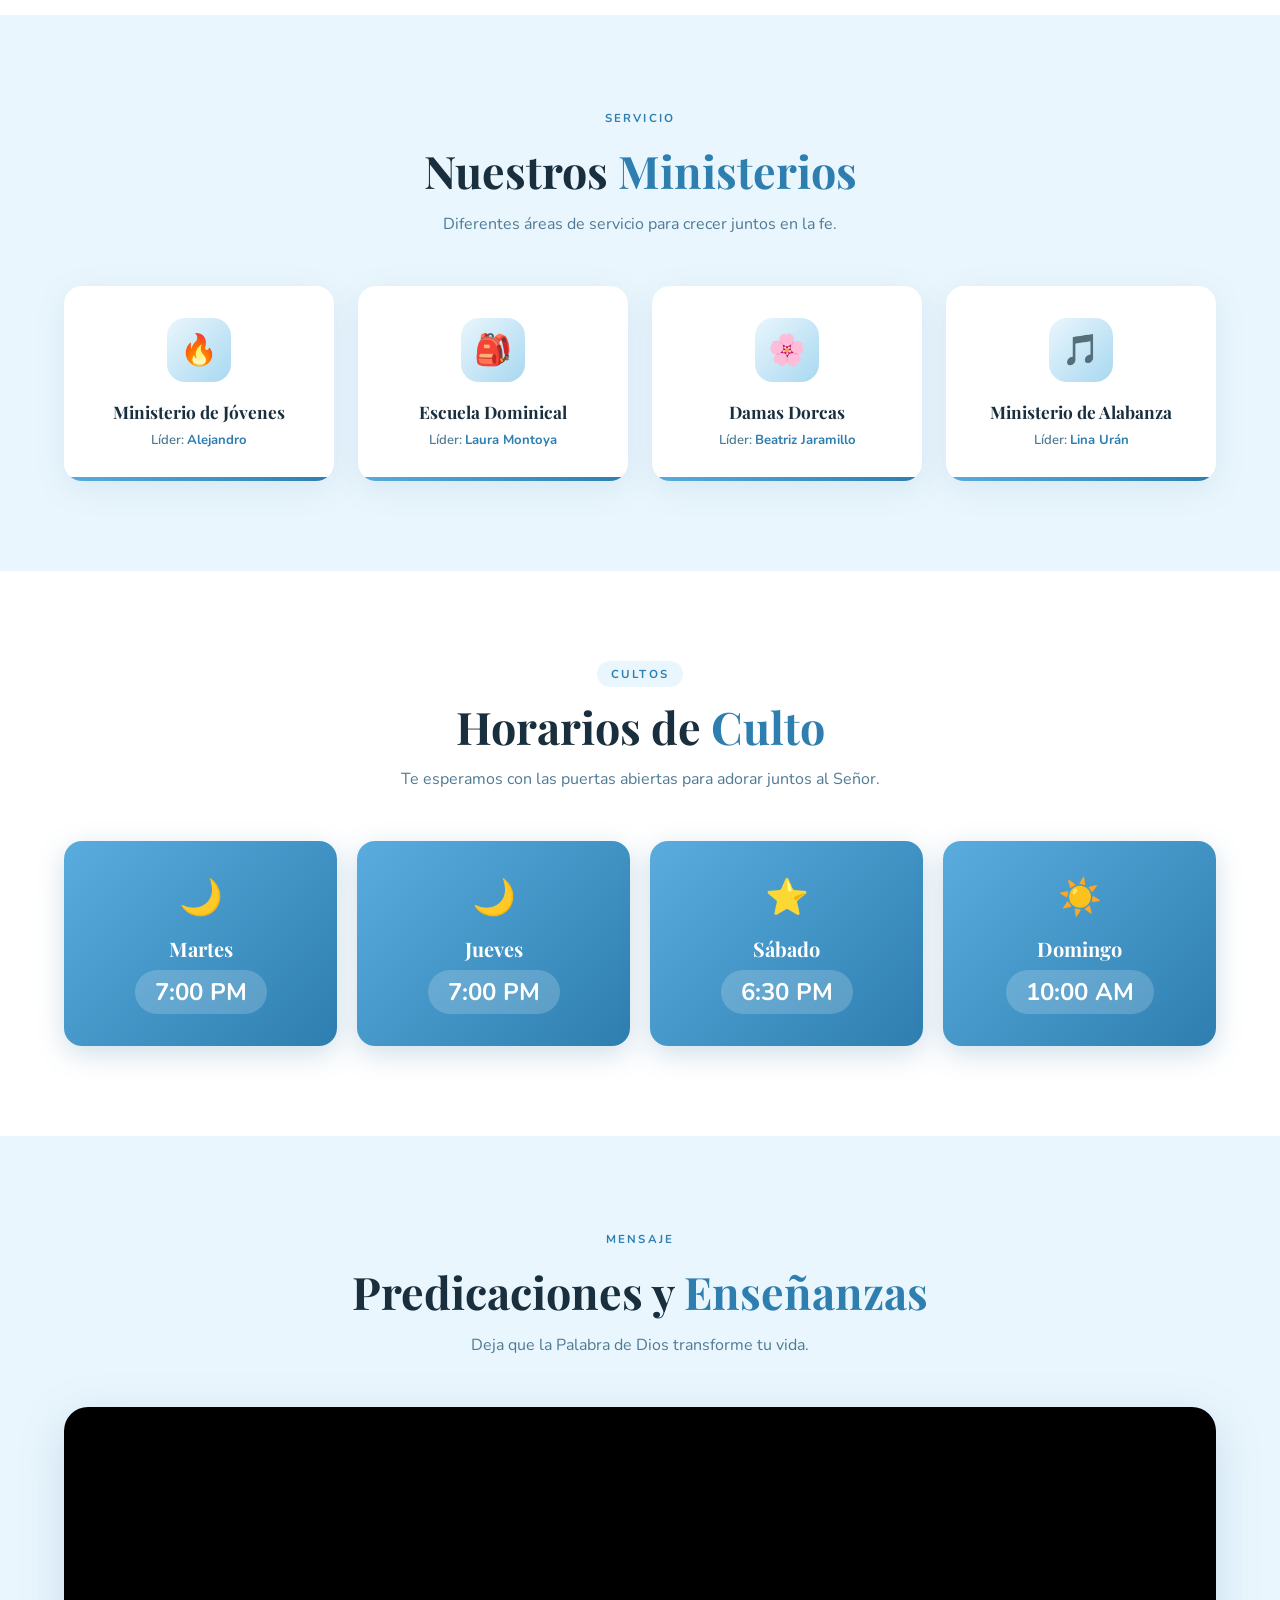
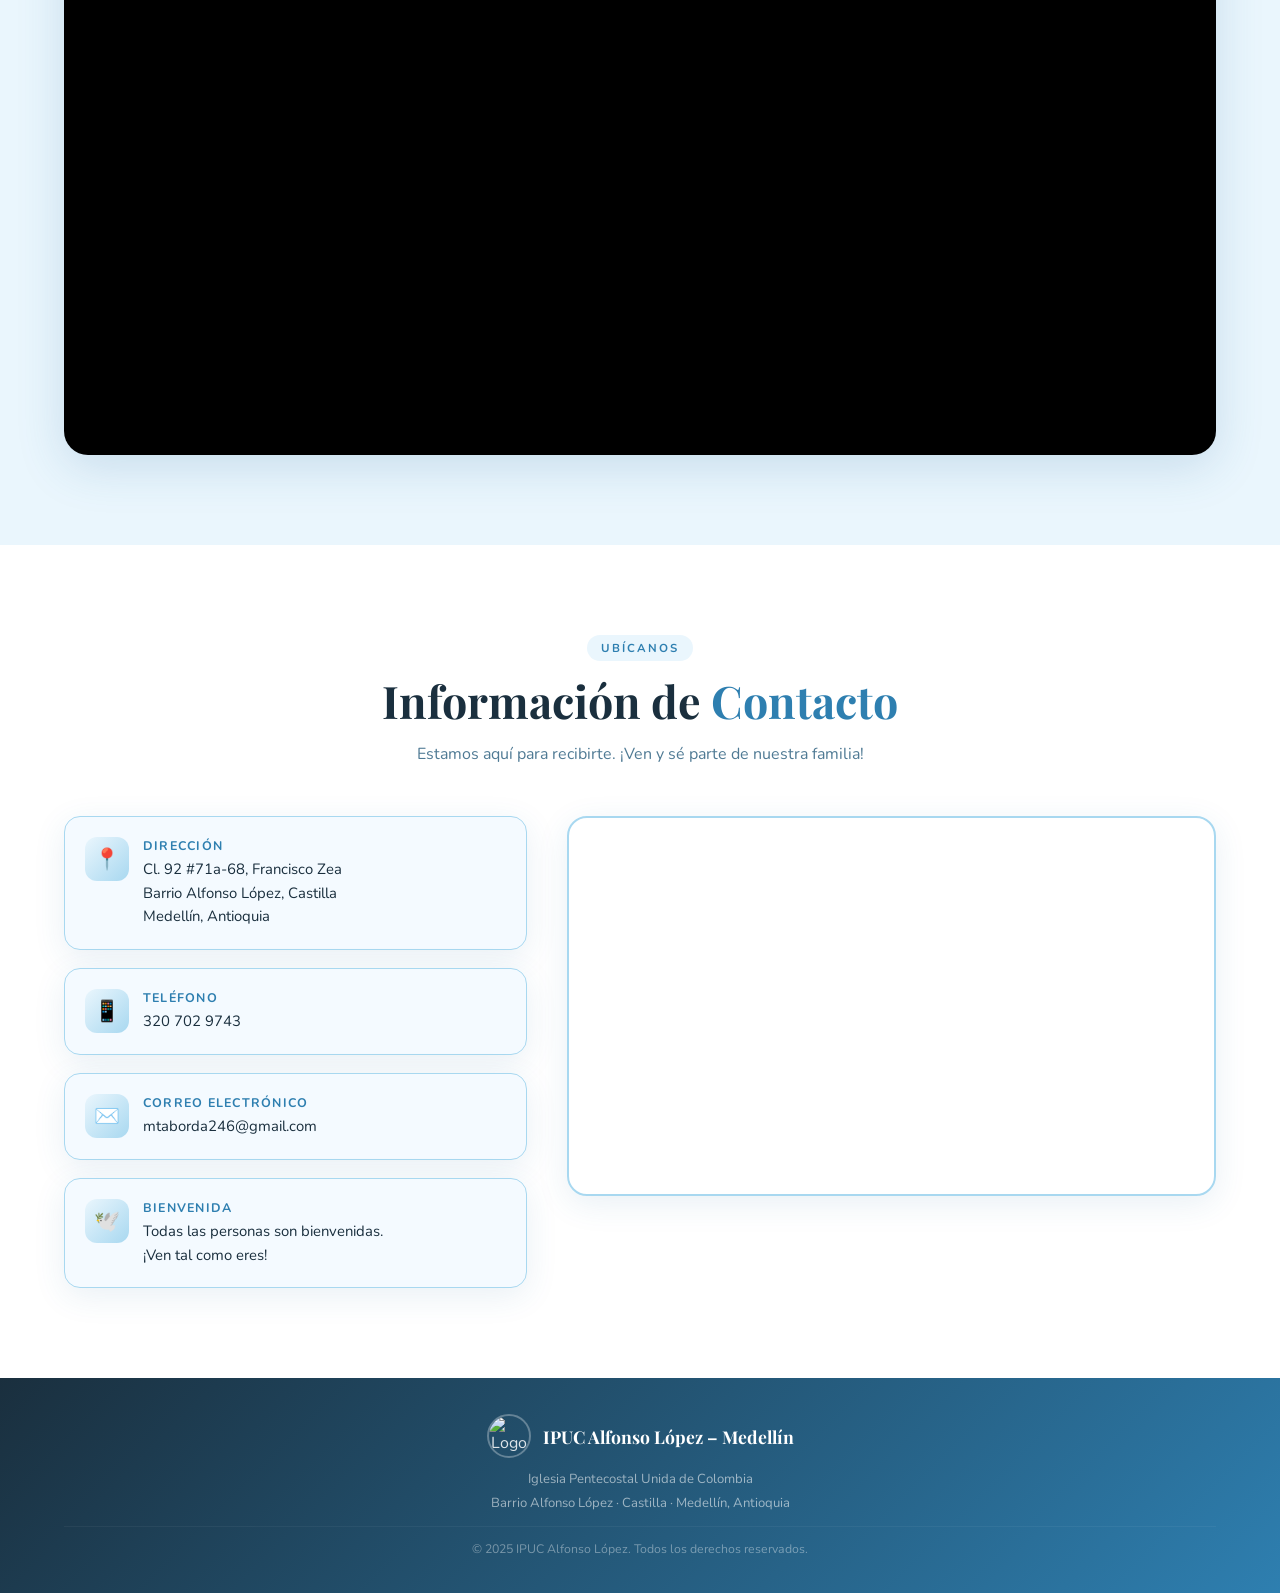
==== commit 34682007: "Update index.html" ====
--- a/index.html
+++ b/index.html
@@ -68,7 +68,7 @@
   </div>
   <div class="sobre-grid">
     <div class="sobre-card reveal"><div class="sobre-icon">🕊️</div><div class="sobre-card-text"><h3>Amor de Dios</h3><p>Somos una iglesia cristiana que busca compartir el amor de Dios con todas las personas.</p></div></div>
-    <div class="sobre-card reveal"><div class="sobre-icon">✝️</div><div class="sobre-card-text"><h3>Jesucristo, Señor y Salvador</h3><p>Creemos en Jesucristo como nuestro Señor y Salvador, la piedra angular de nuestra fe.</p></div></div>
+    <div class="sobre-card reveal"><div class="sobre-icon"></div><div class="sobre-card-text"><h3>Jesucristo, Señor y Salvador</h3><p>Creemos en Jesucristo como nuestro Señor y Salvador, la piedra angular de nuestra fe.</p></div></div>
     <div class="sobre-card reveal"><div class="sobre-icon">📖</div><div class="sobre-card-text"><h3>La Palabra de Dios</h3><p>Enseñamos la Biblia como la palabra de Dios, fuente de verdad y guía de vida.</p></div></div>
     <div class="sobre-card reveal"><div class="sobre-icon">🙏</div><div class="sobre-card-text"><h3>Oración y Fe</h3><p>Promovemos la oración, la fe y el crecimiento espiritual en cada etapa de la vida.</p></div></div>
     <div class="sobre-card reveal"><div class="sobre-icon">👨‍👩‍👧‍👦</div><div class="sobre-card-text"><h3>Familias Bienvenidas</h3><p>Somos una iglesia donde las familias, jóvenes y niños son bienvenidos con amor.</p></div></div>
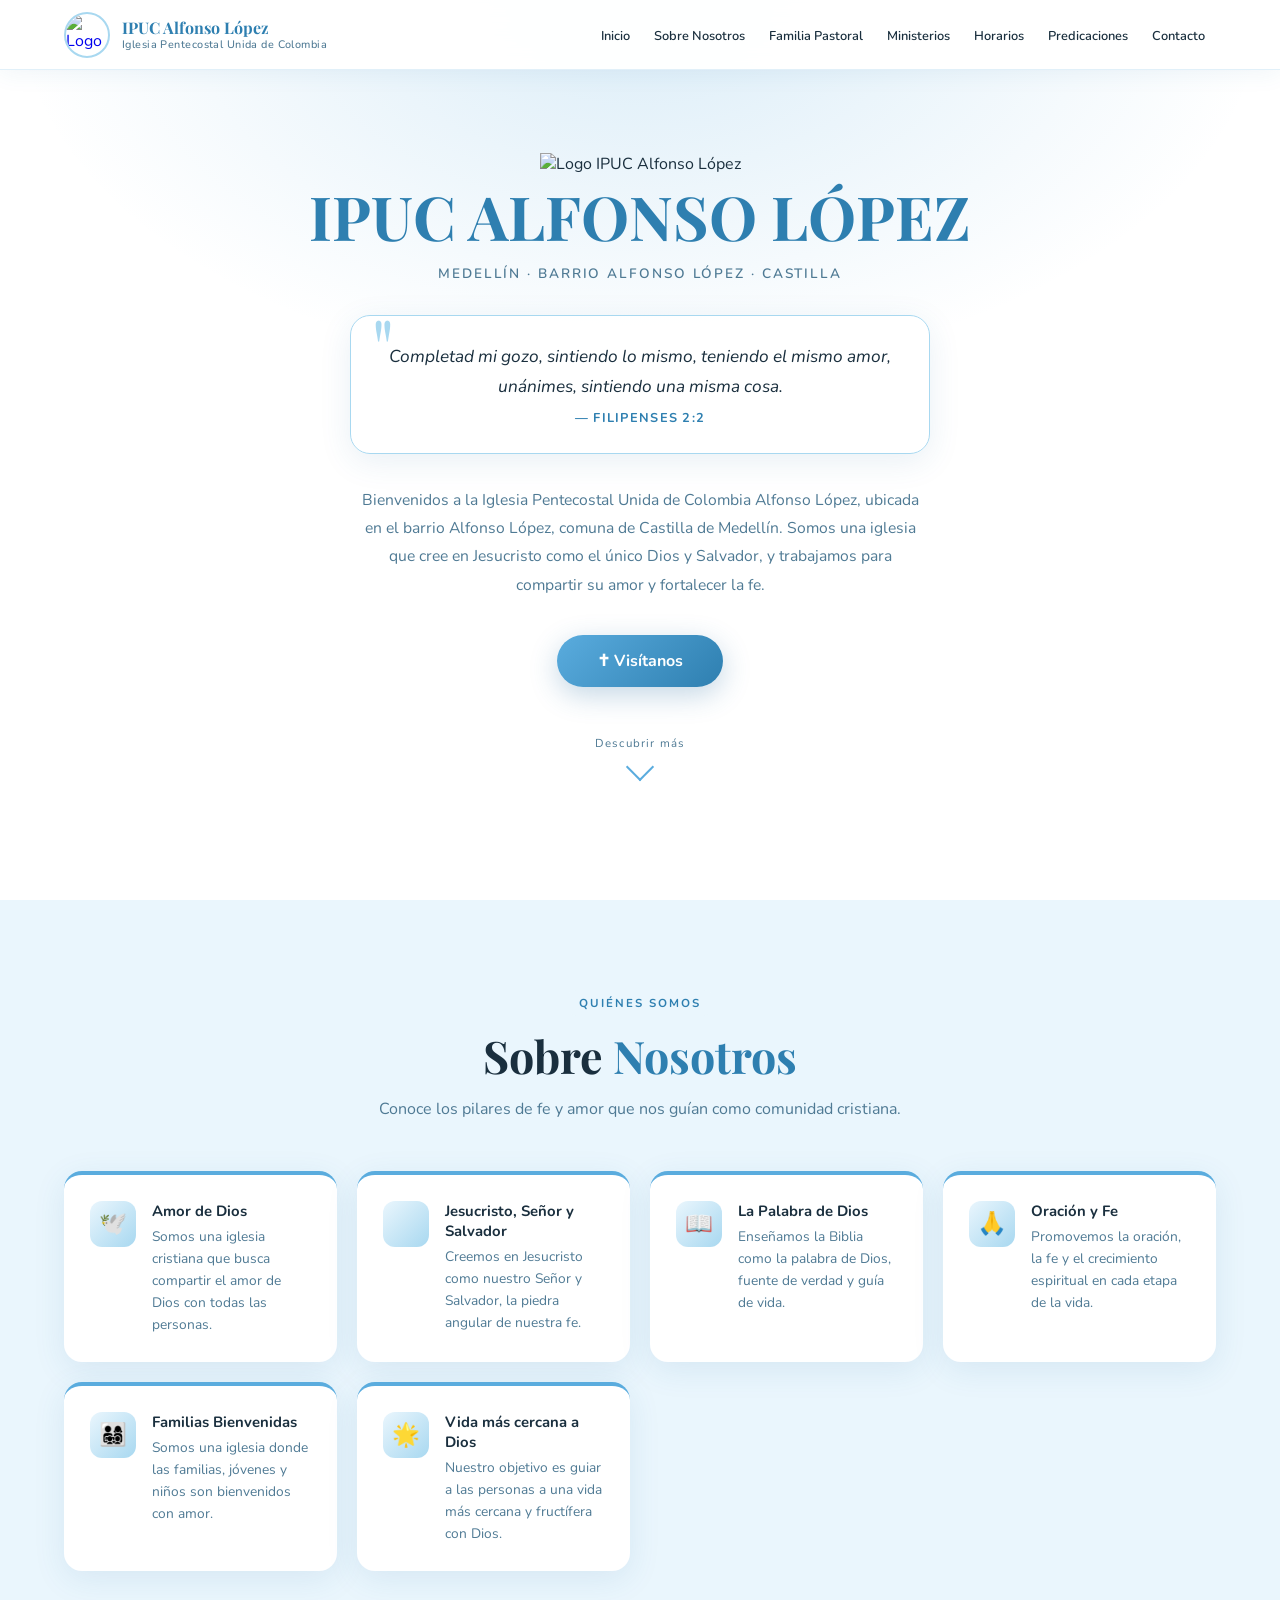
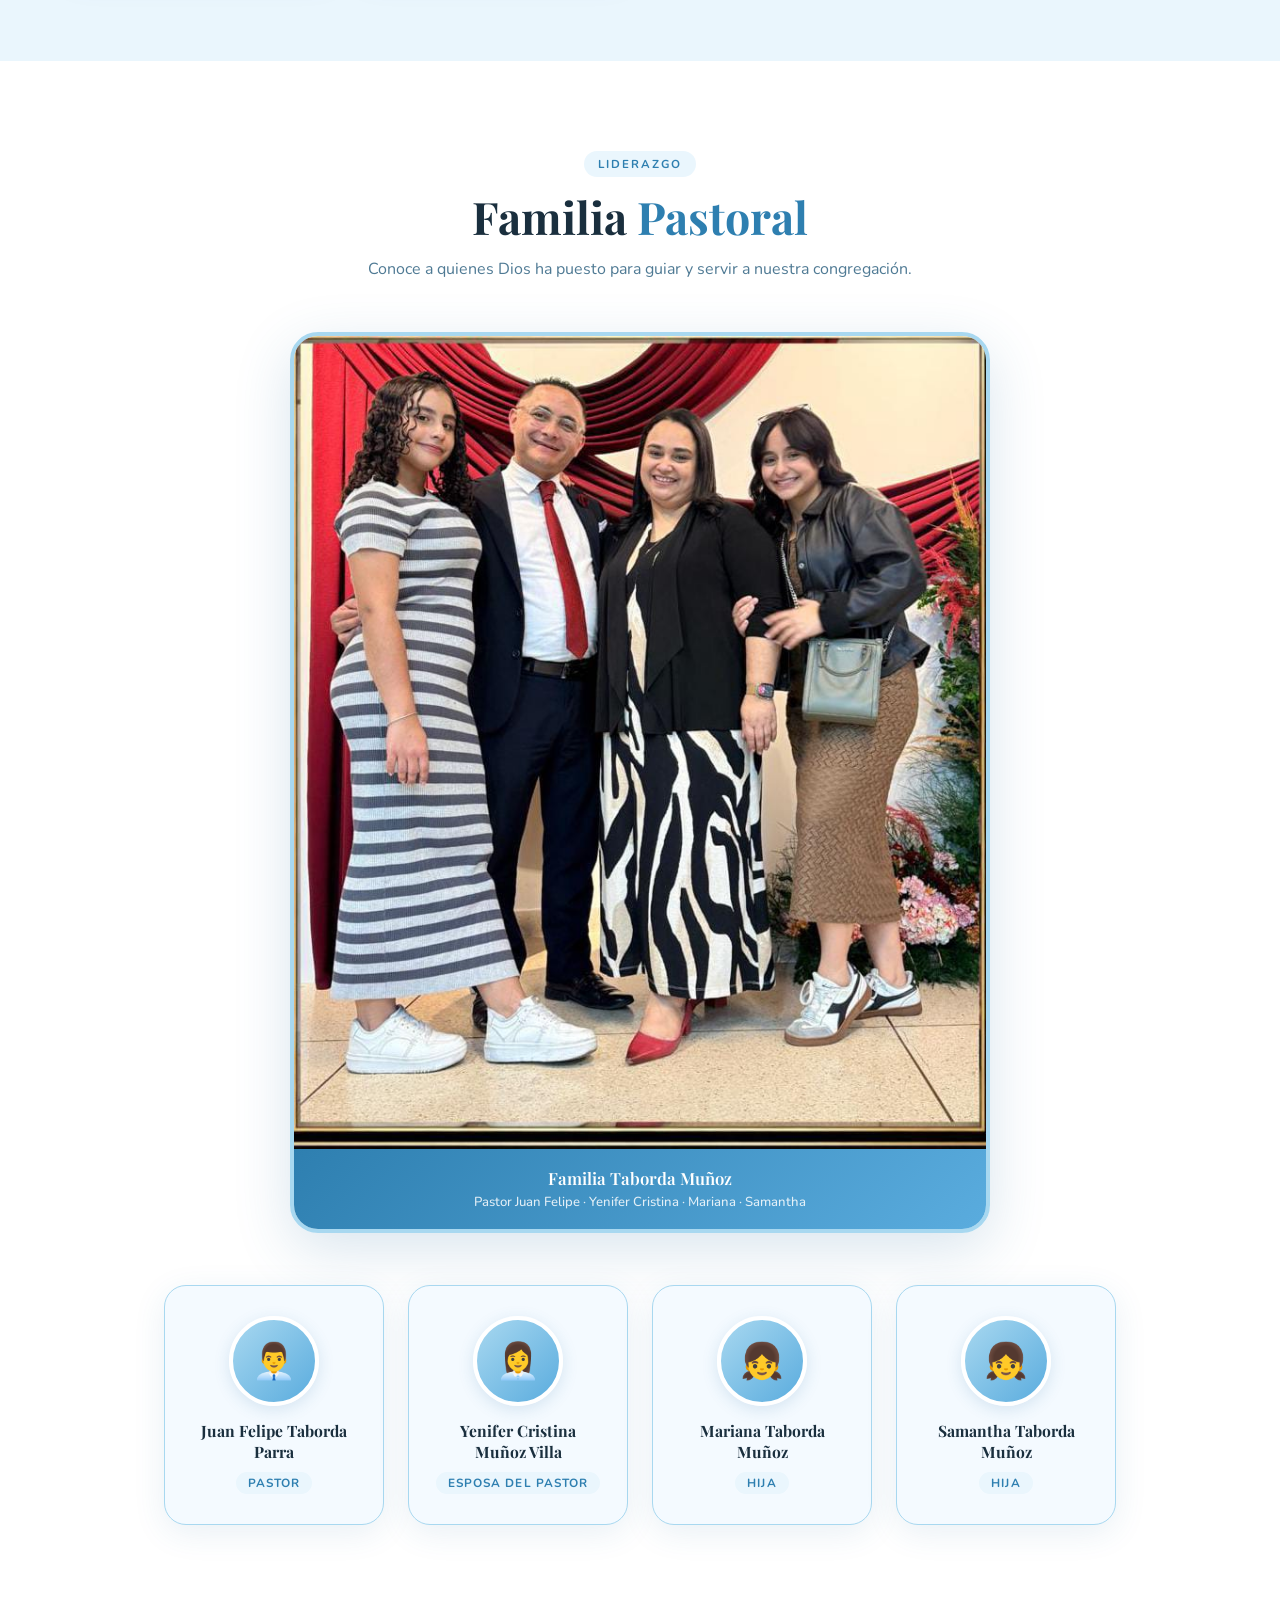
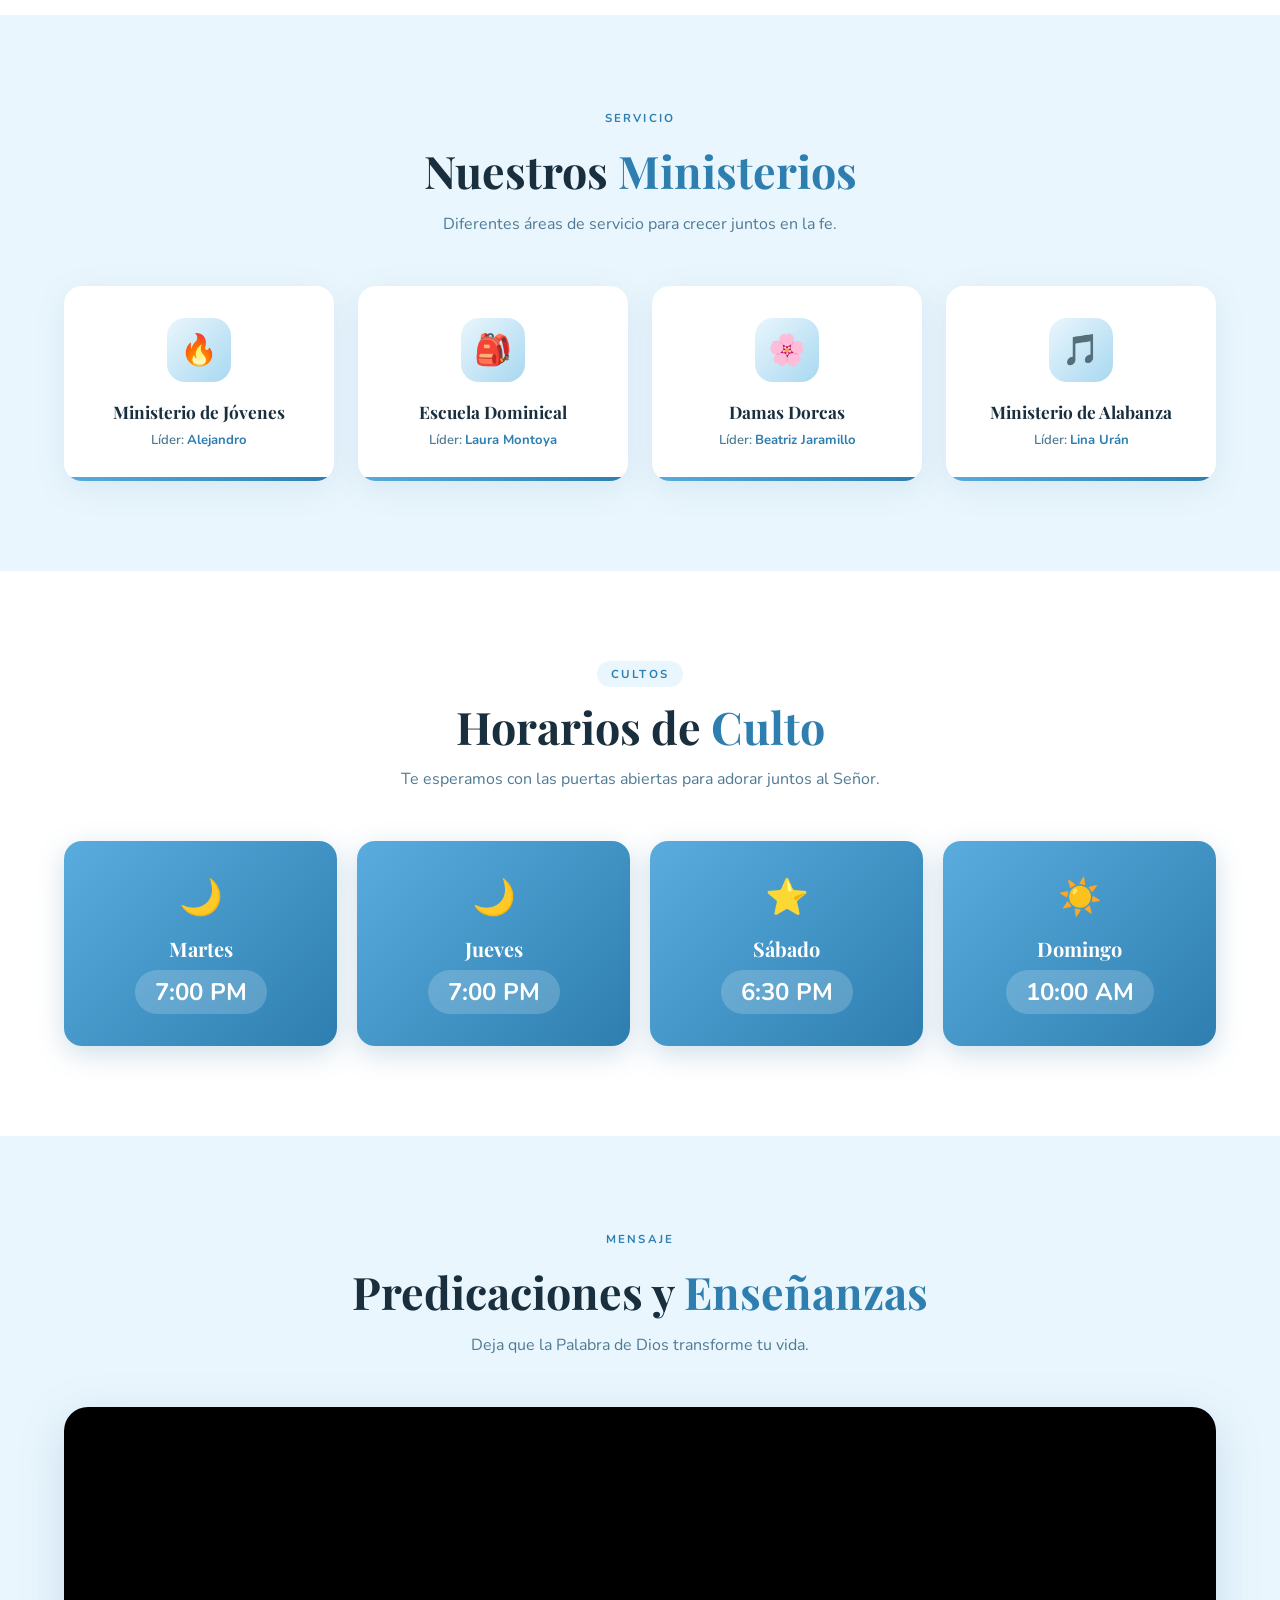
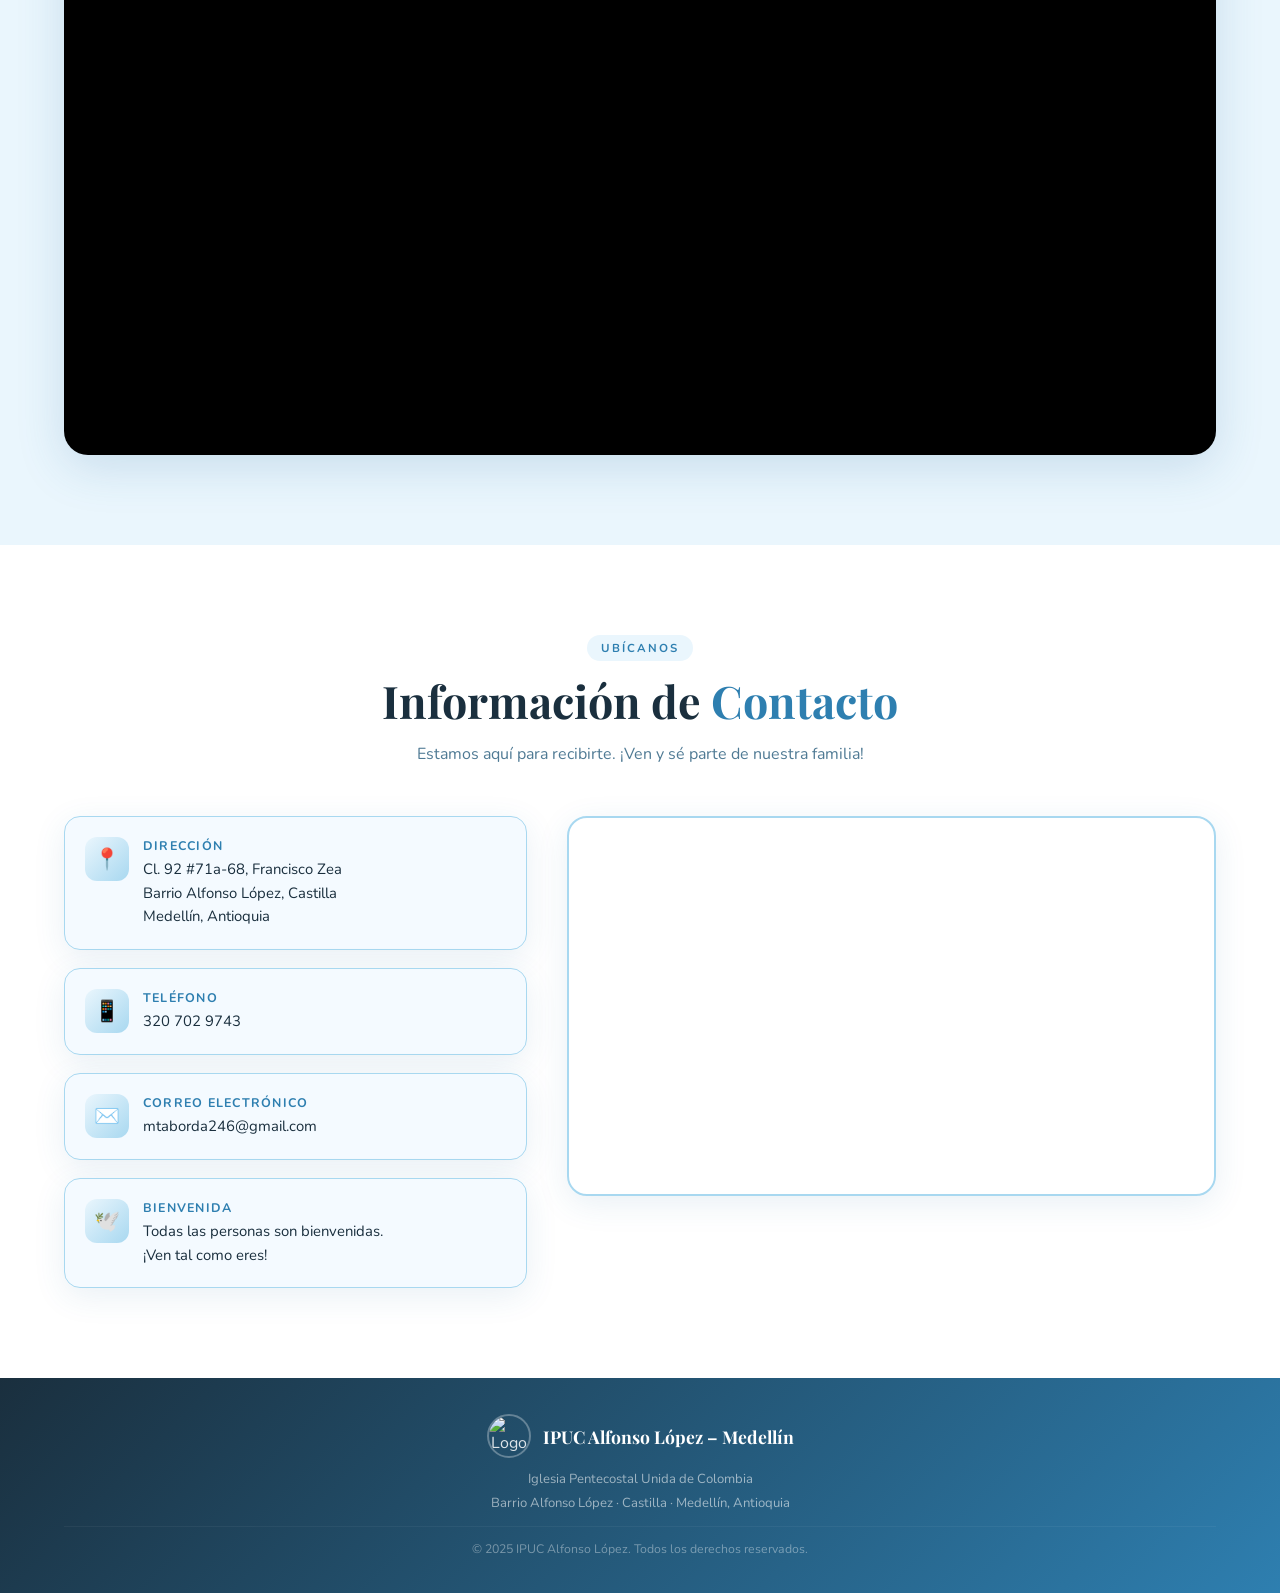
==== commit 98153cc6: "Remove hero-cross div from index.html Removed hero-cross div from the hero section." ====
--- a/index.html
+++ b/index.html
@@ -41,8 +41,6 @@
 
 <!-- HERO -->
 <section id="inicio">
-  <div class="hero-cross">✝</div>
-  <div class="hero-logo-wrap">
     <img src="https://encrypted-tbn0.gstatic.com/images?q=tbn:ANd9GcQgCODZSVaur9mIK51cBpcsCoXPXxO-LRDZ3w&s" alt="Logo IPUC Alfonso López"/>
   </div>
   <div class="hero-church-name">IPUC ALFONSO LÓPEZ</div>
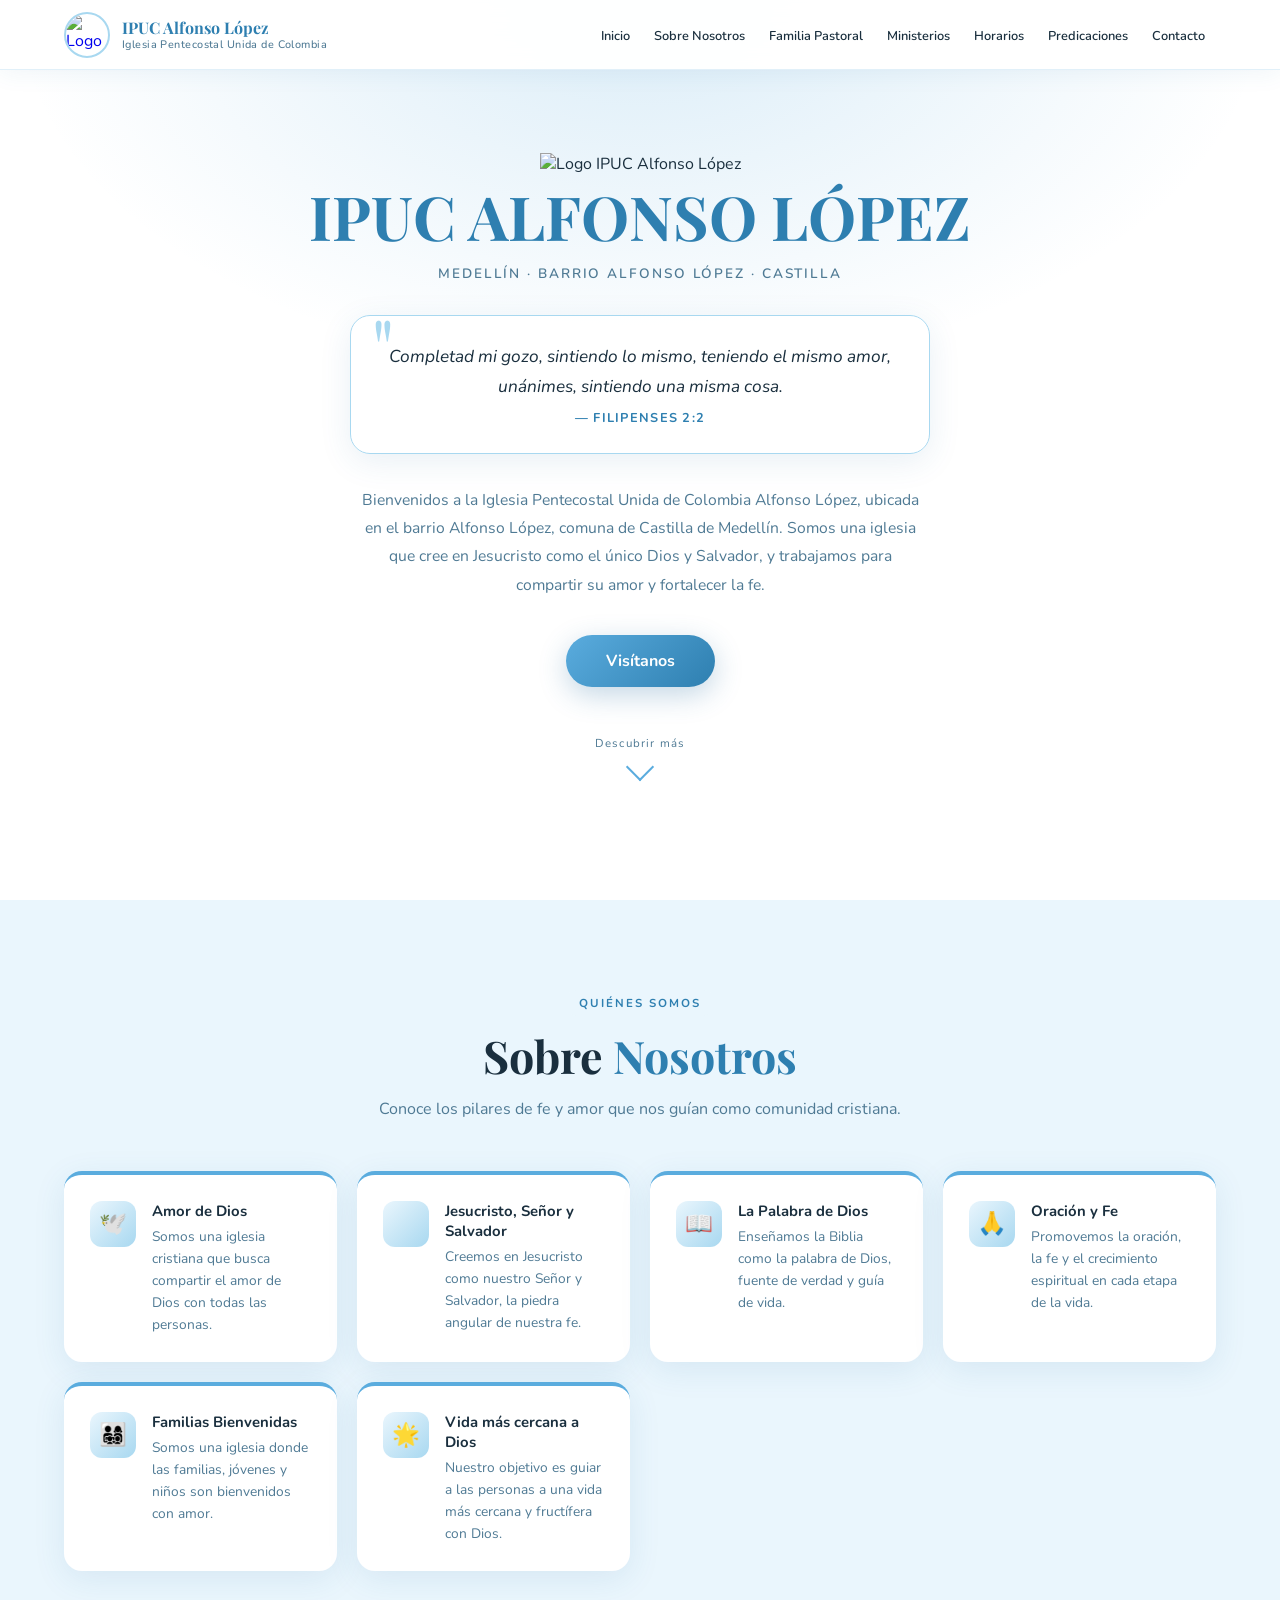
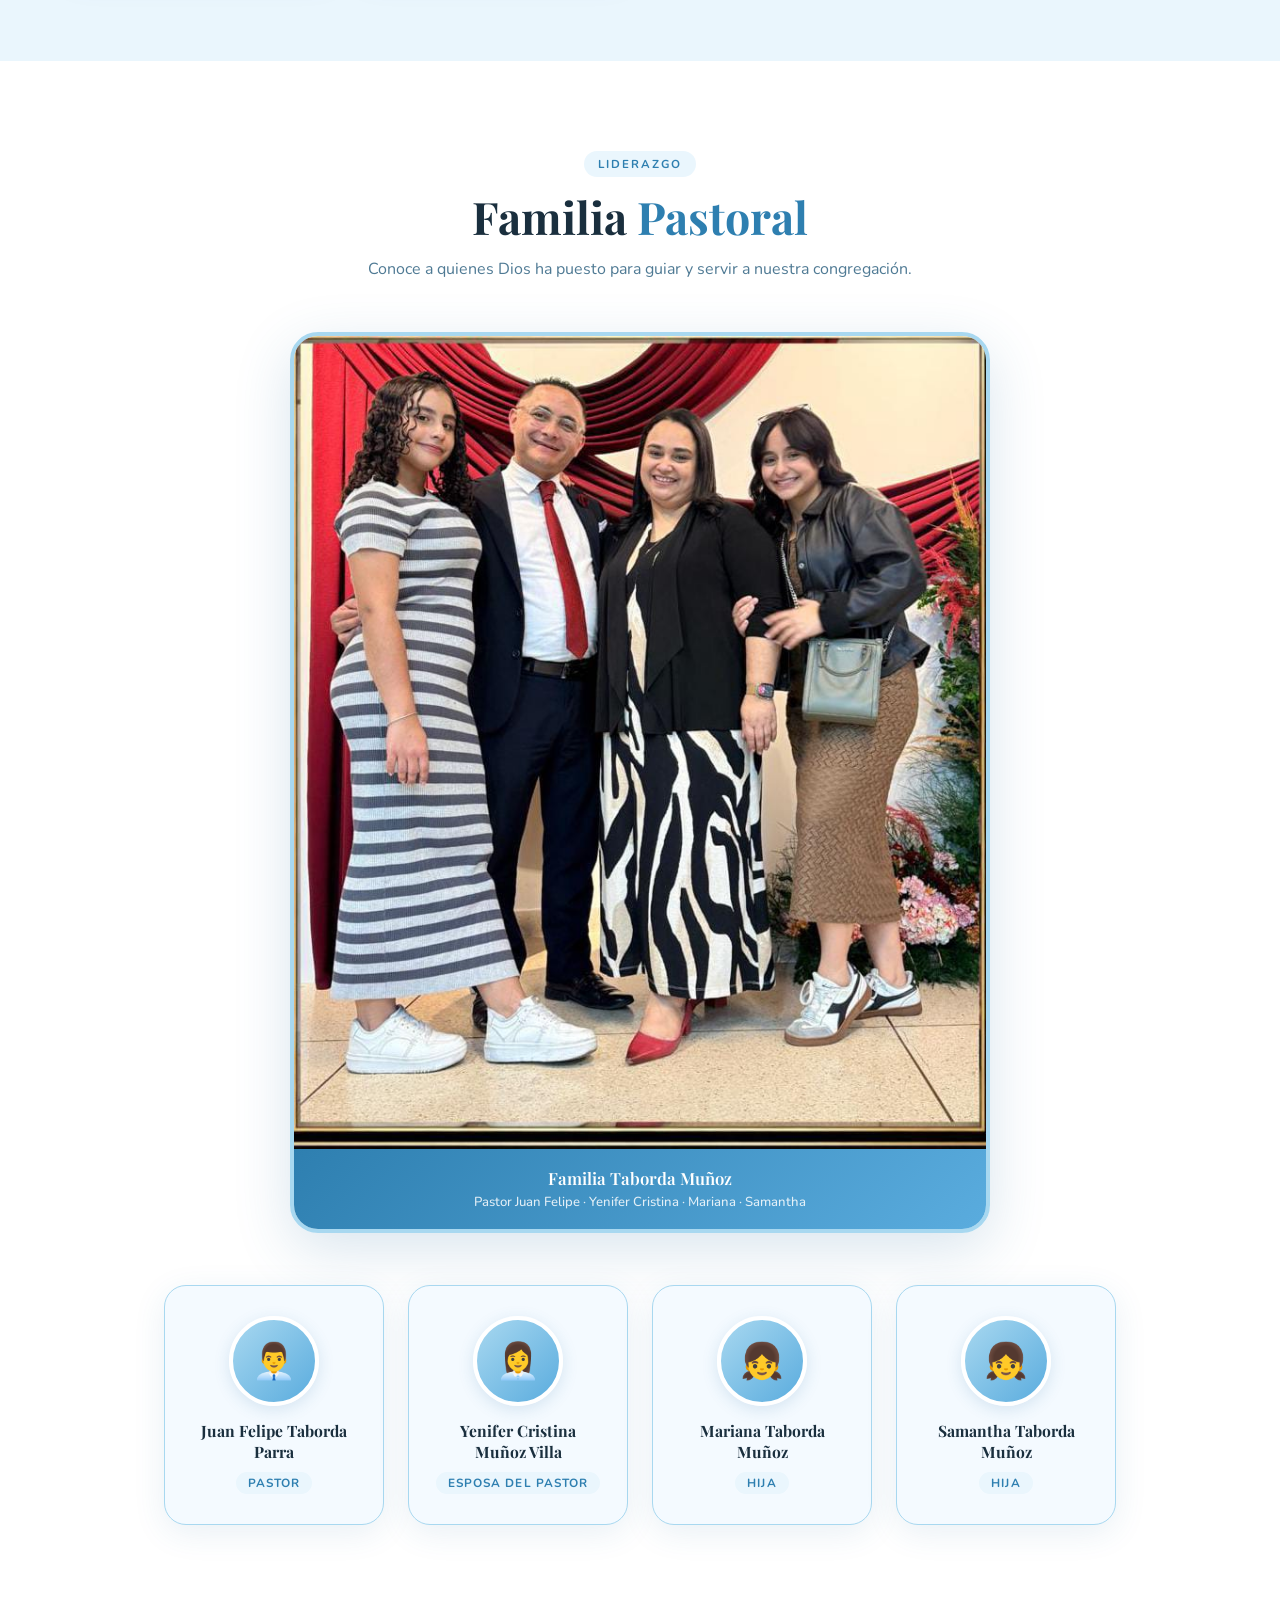
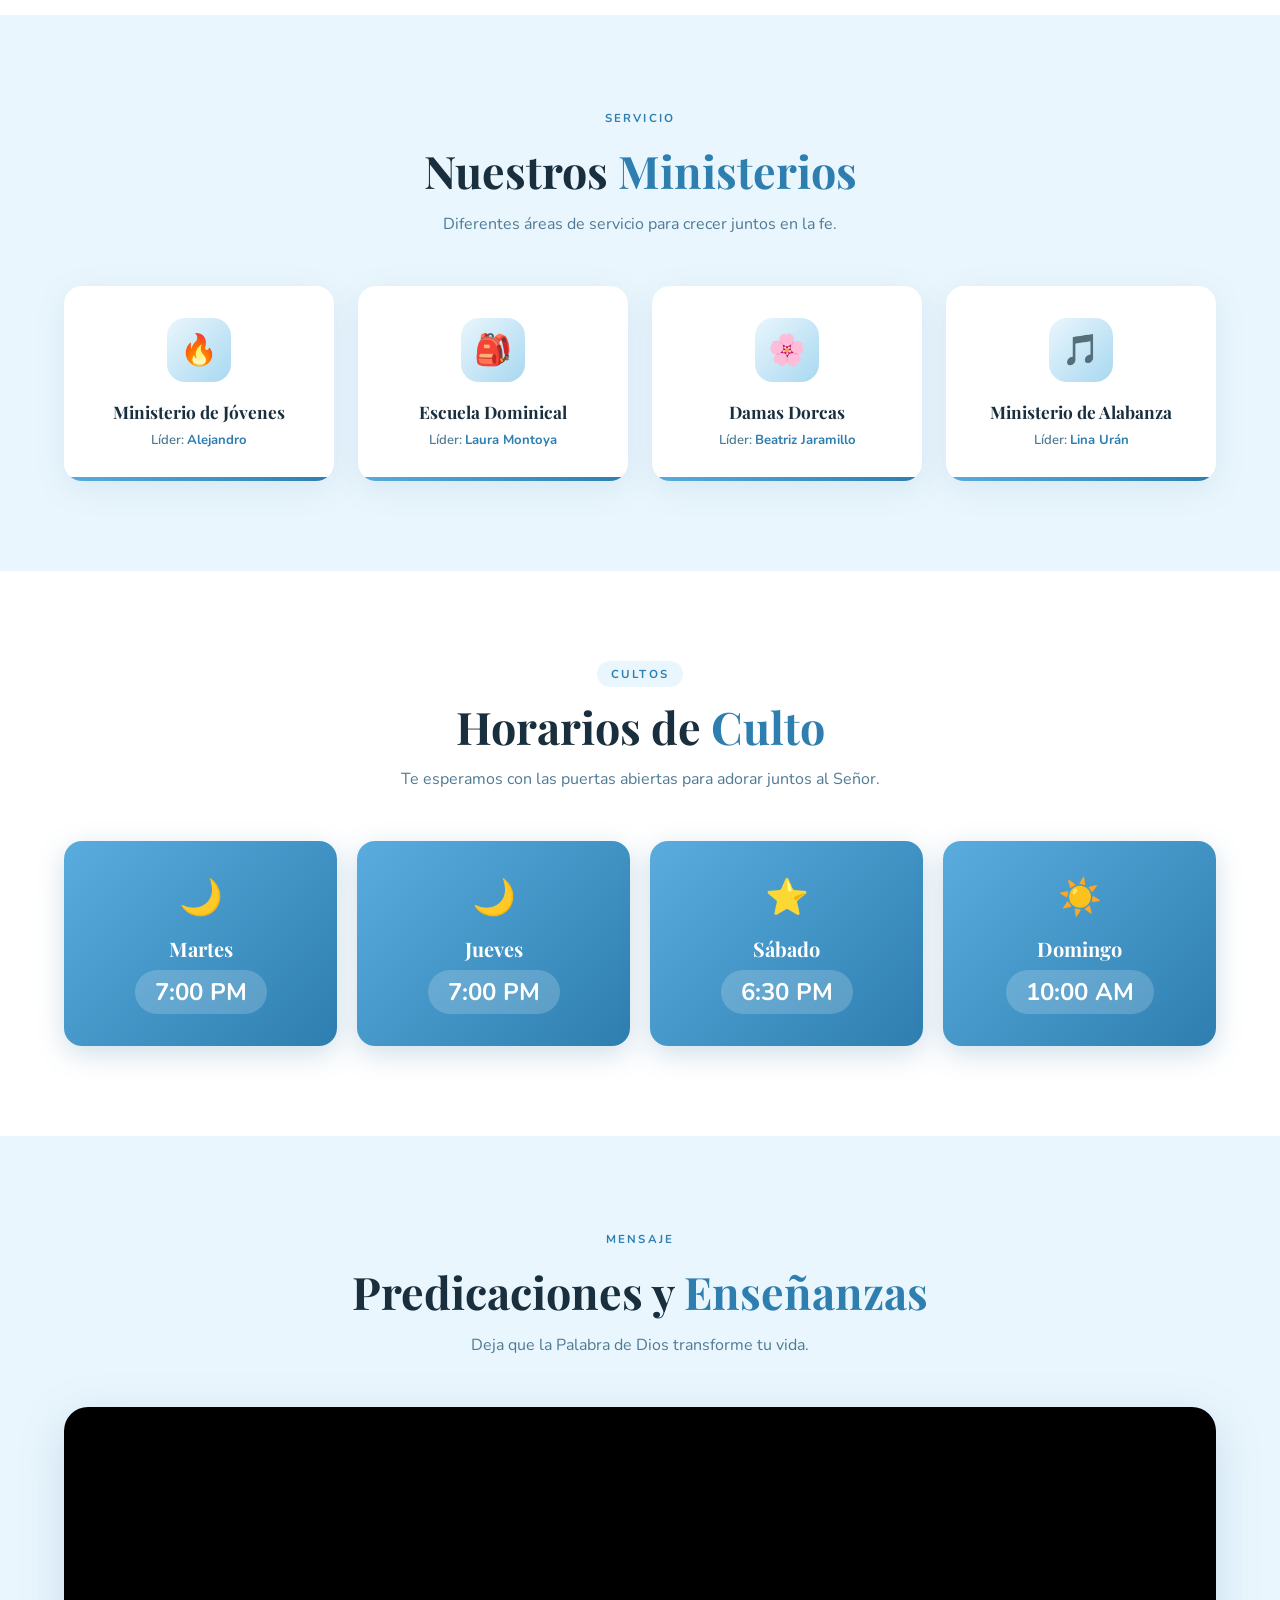
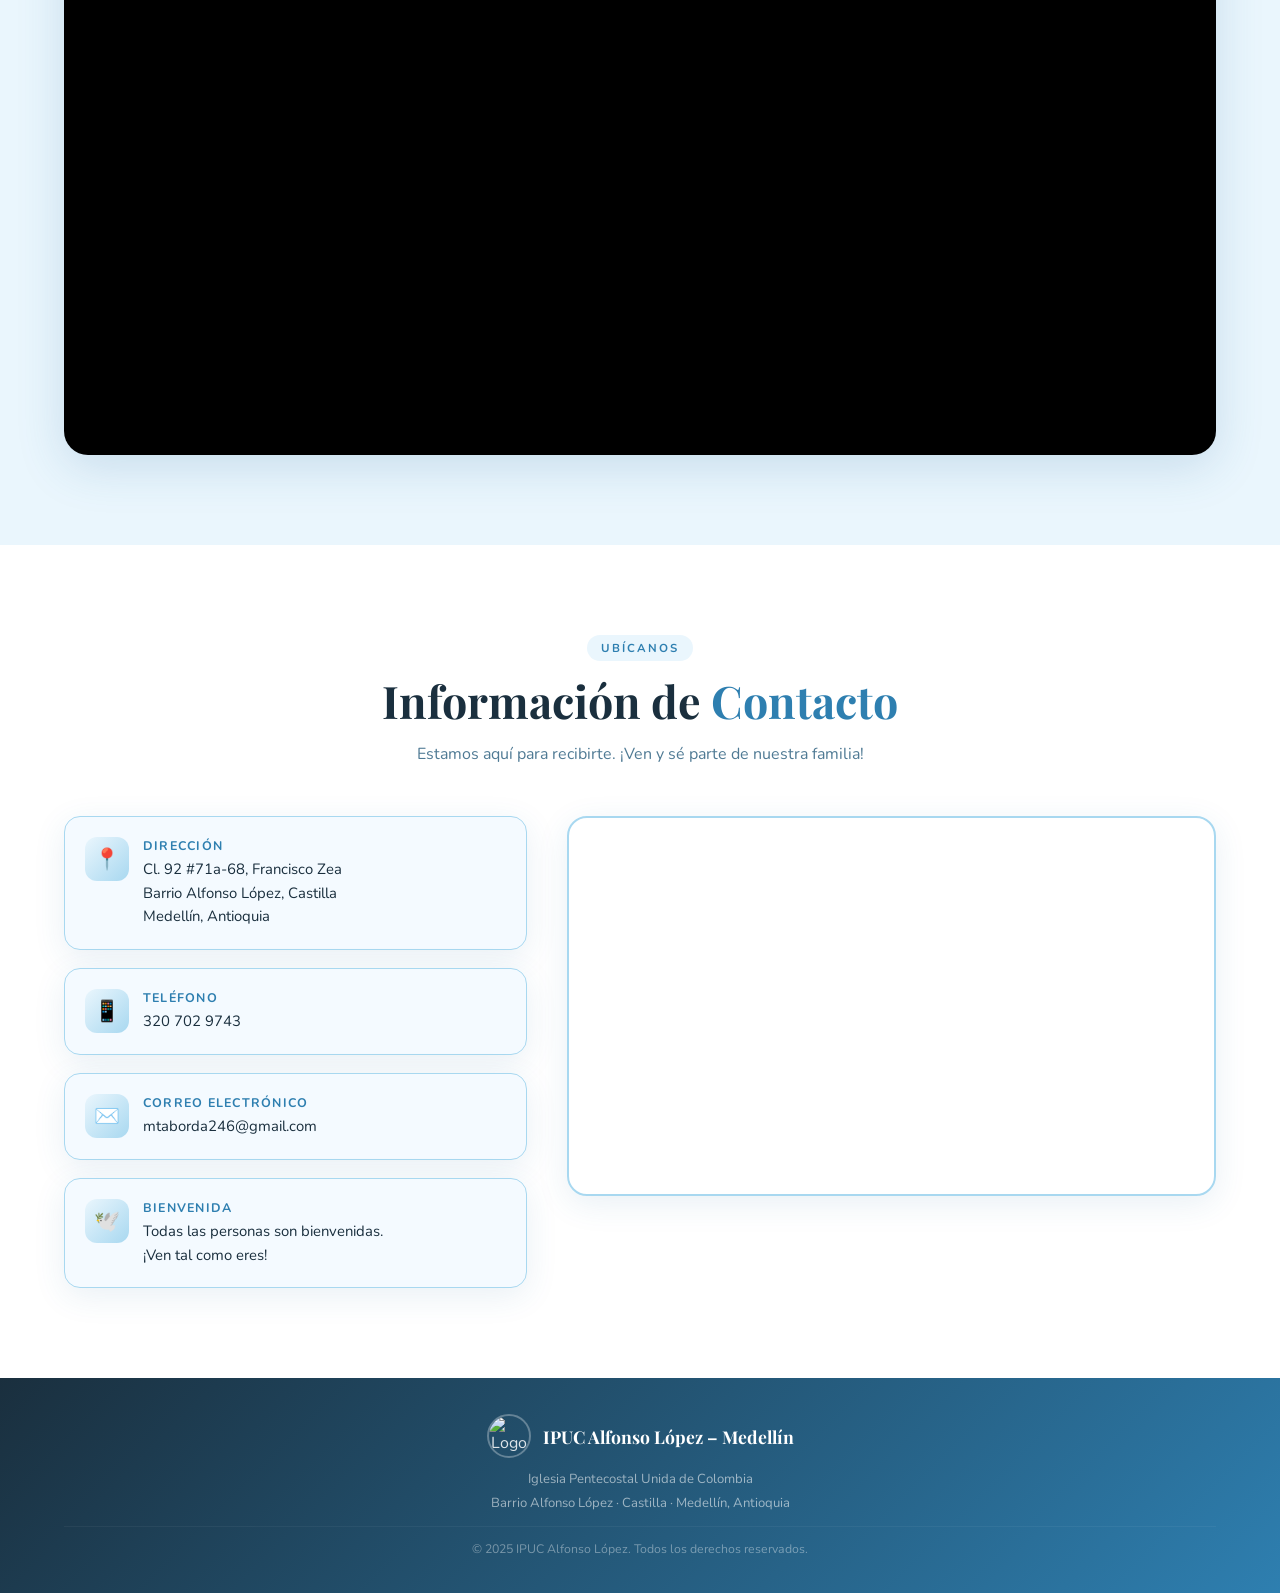
==== commit 8bf2a111: "Remove cross from visit button text" ====
--- a/index.html
+++ b/index.html
@@ -50,7 +50,7 @@
     <p class="hero-verse-ref">— Filipenses 2:2</p>
   </div>
   <p class="hero-welcome">Bienvenidos a la Iglesia Pentecostal Unida de Colombia Alfonso López, ubicada en el barrio Alfonso López, comuna de Castilla de Medellín. Somos una iglesia que cree en Jesucristo como el único Dios y Salvador, y trabajamos para compartir su amor y fortalecer la fe.</p>
-  <a href="#contacto" class="btn-primary">✝ Visítanos</a>
+  <a href="#contacto" class="btn-primary"> Visítanos</a>
   <div class="scroll-indicator">
     <span>Descubrir más</span>
     <div class="scroll-arrow"></div>
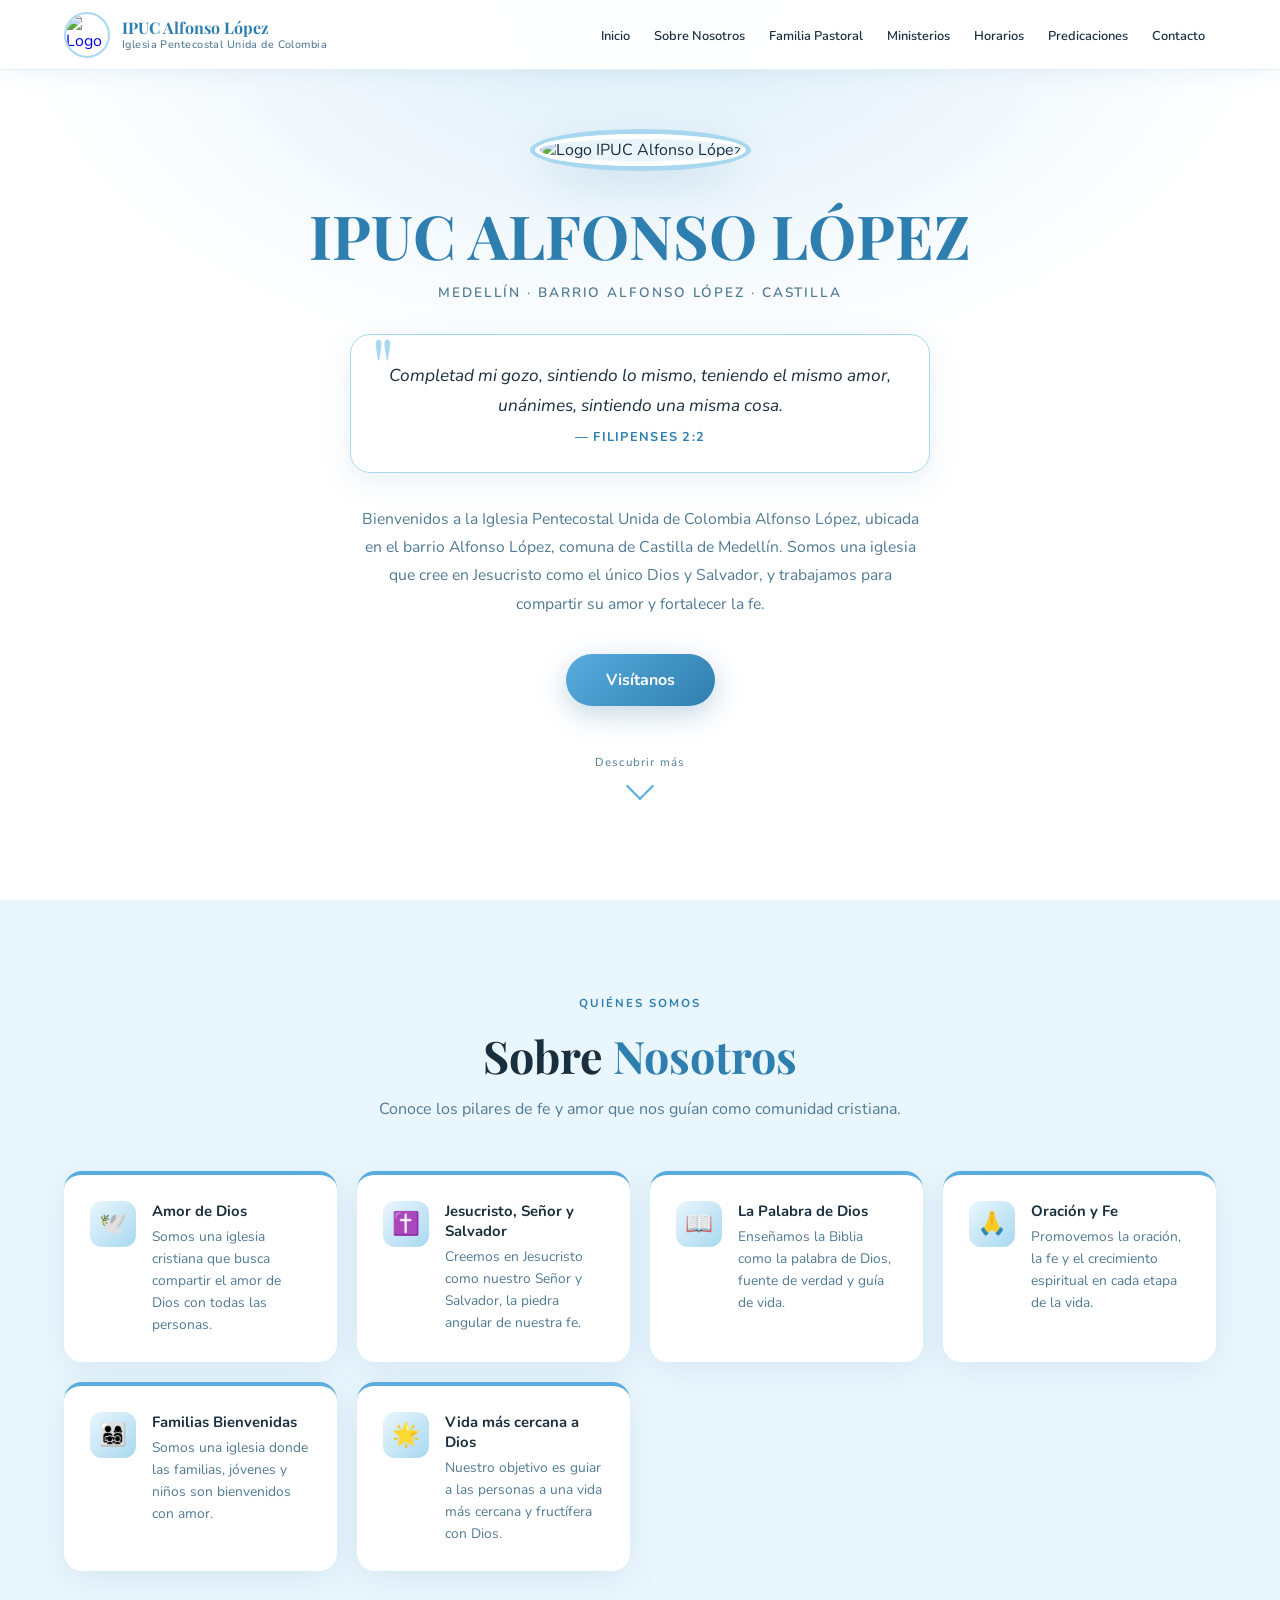
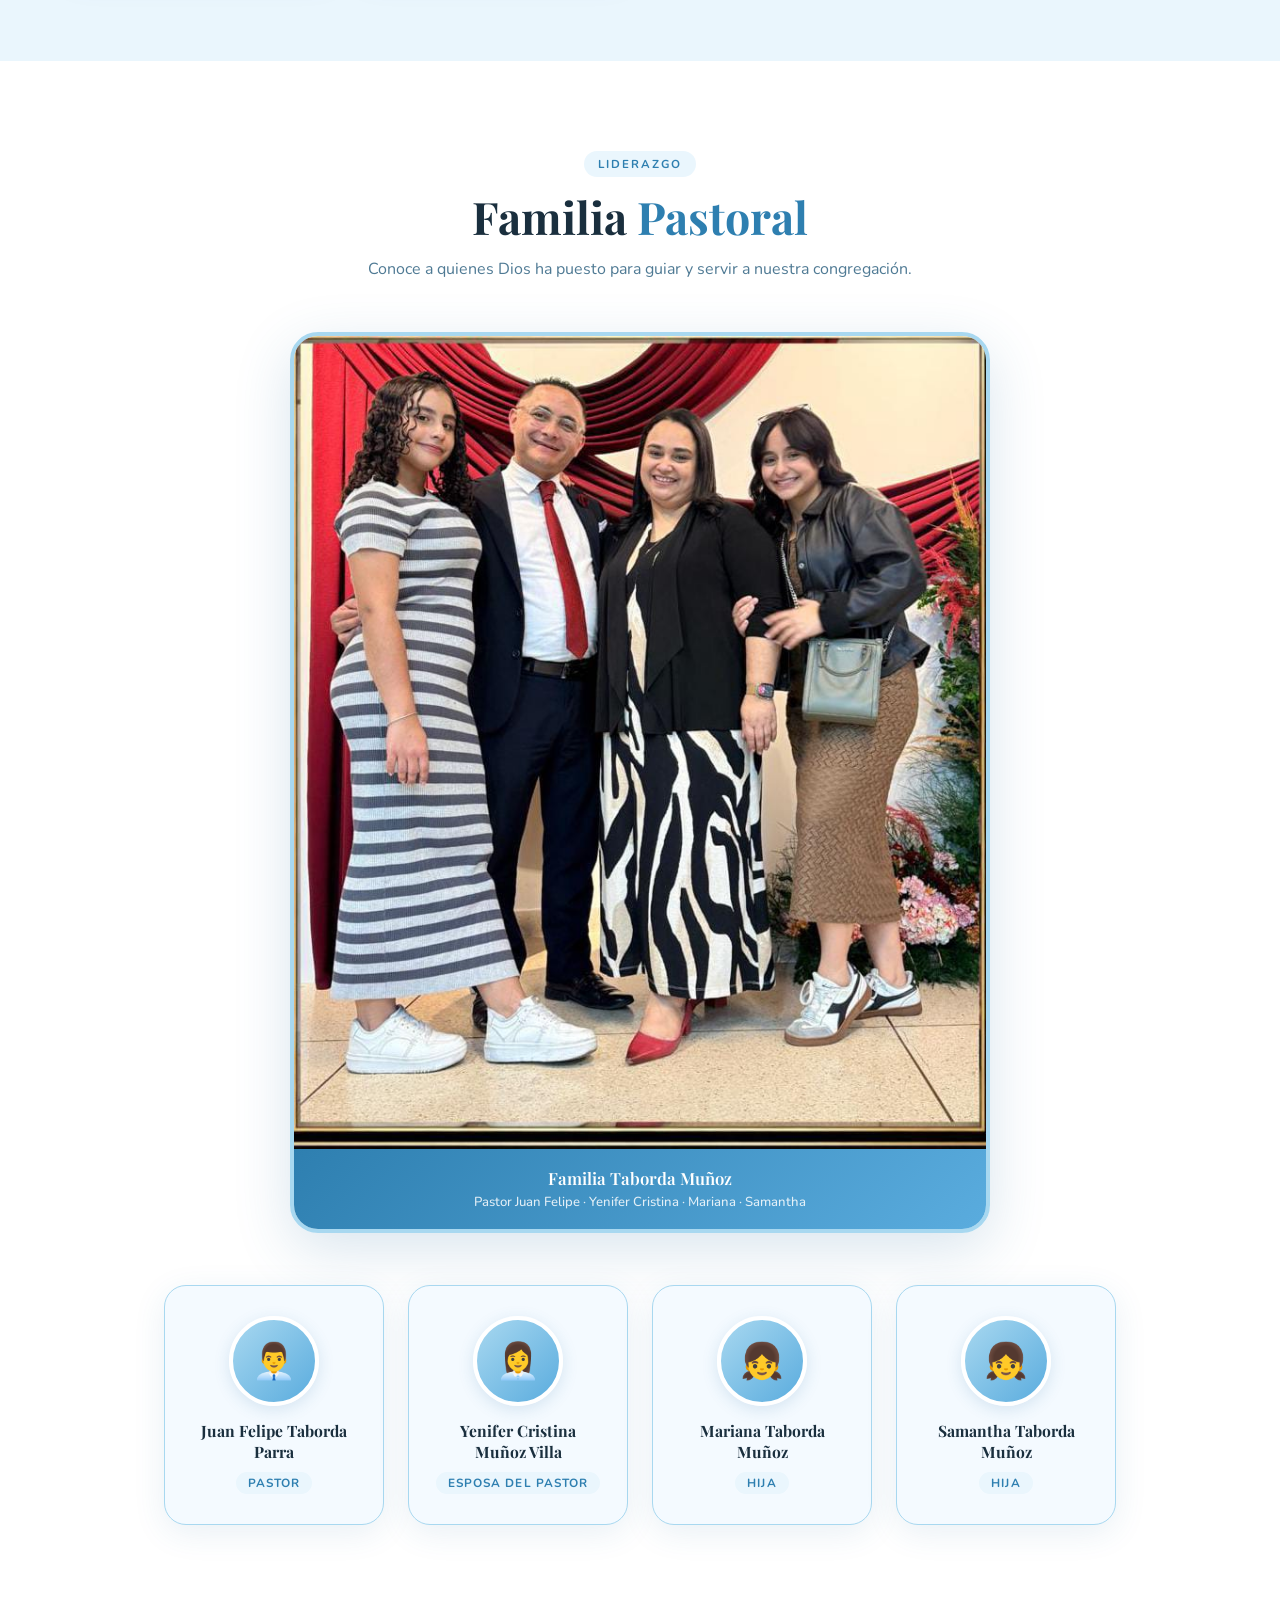
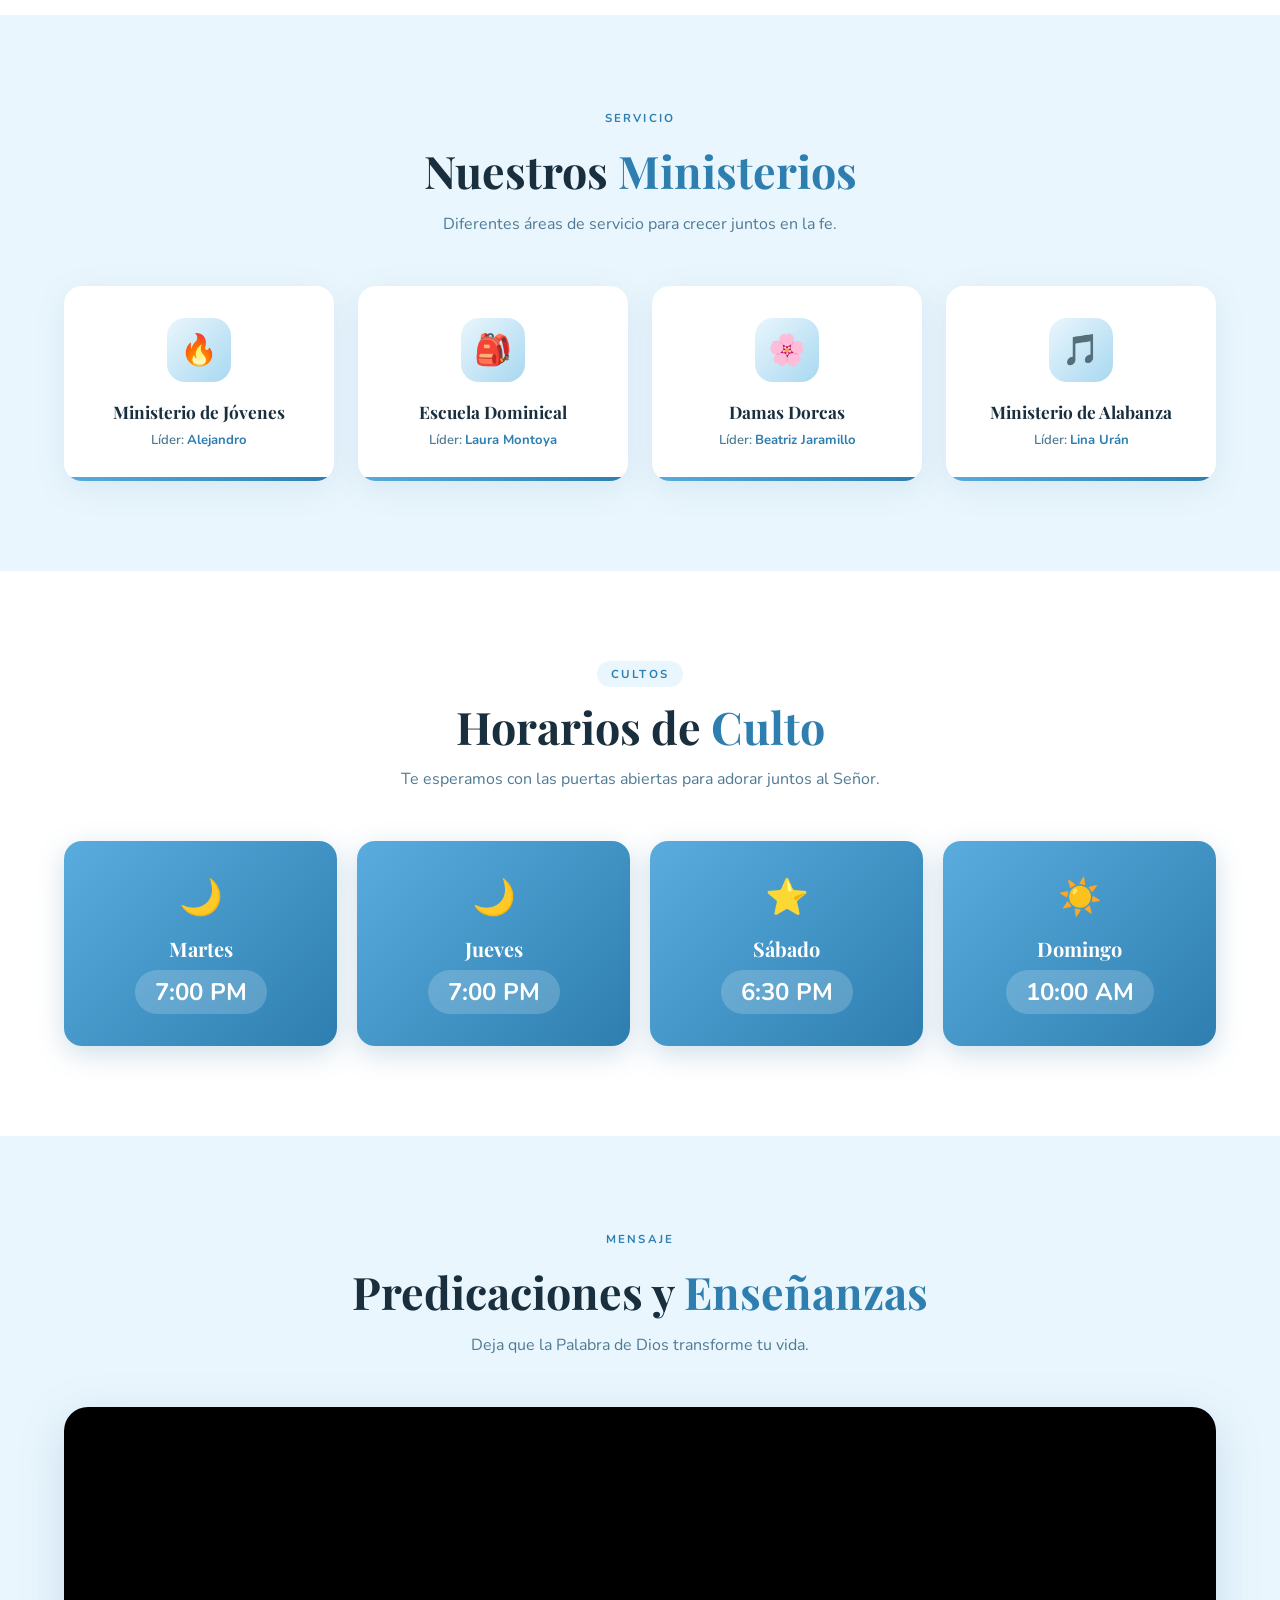
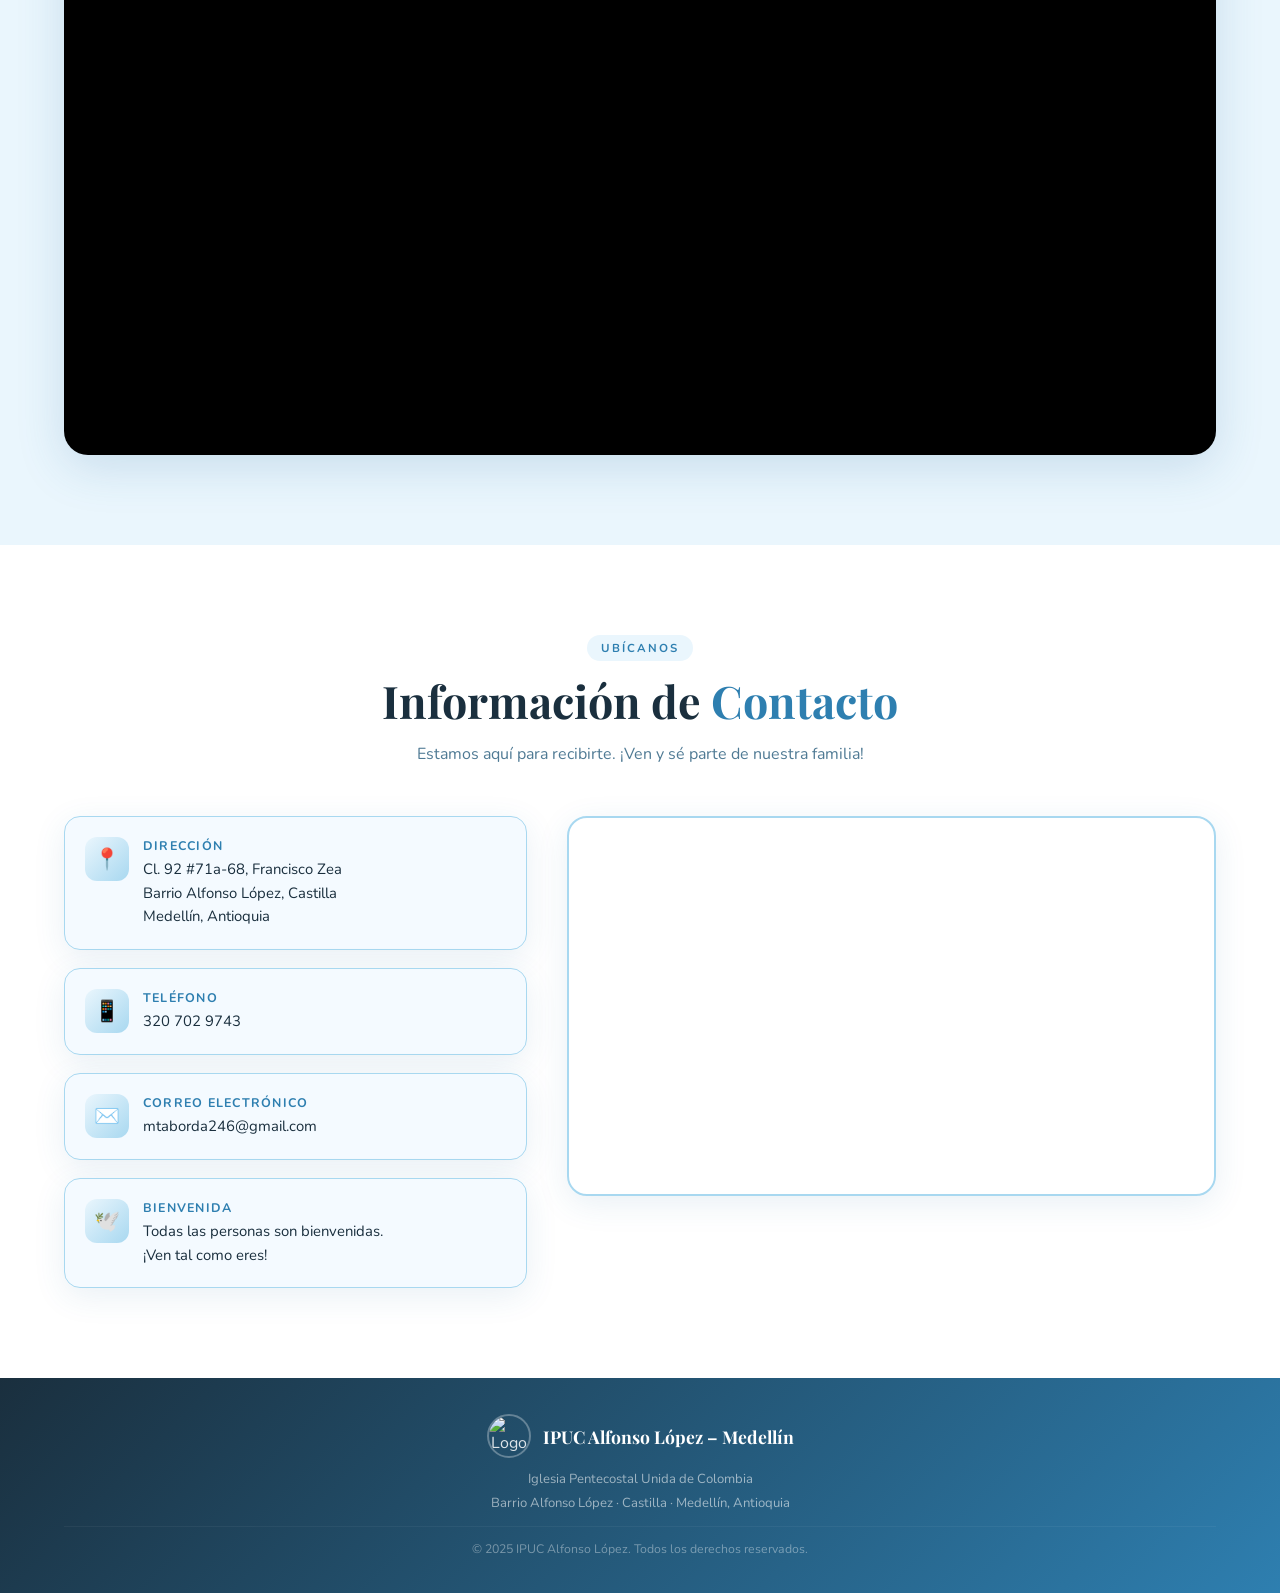
==== commit 16864400: "Add files via upload" ====
--- a/index.html
+++ b/index.html
@@ -41,6 +41,7 @@
 
 <!-- HERO -->
 <section id="inicio">
+  <div class="hero-logo-wrap">
     <img src="https://encrypted-tbn0.gstatic.com/images?q=tbn:ANd9GcQgCODZSVaur9mIK51cBpcsCoXPXxO-LRDZ3w&s" alt="Logo IPUC Alfonso López"/>
   </div>
   <div class="hero-church-name">IPUC ALFONSO LÓPEZ</div>
@@ -188,6 +189,8 @@
   <p class="footer-copy">© 2025 IPUC Alfonso López. Todos los derechos reservados.</p>
 </footer>
 
+<script src="contenido.js"></script>
+<script src="sitio.js"></script>
 <script>
   function toggleMenu(){ document.getElementById('mobileMenu').classList.toggle('open'); }
   function closeMenu(){ document.getElementById('mobileMenu').classList.remove('open'); }
